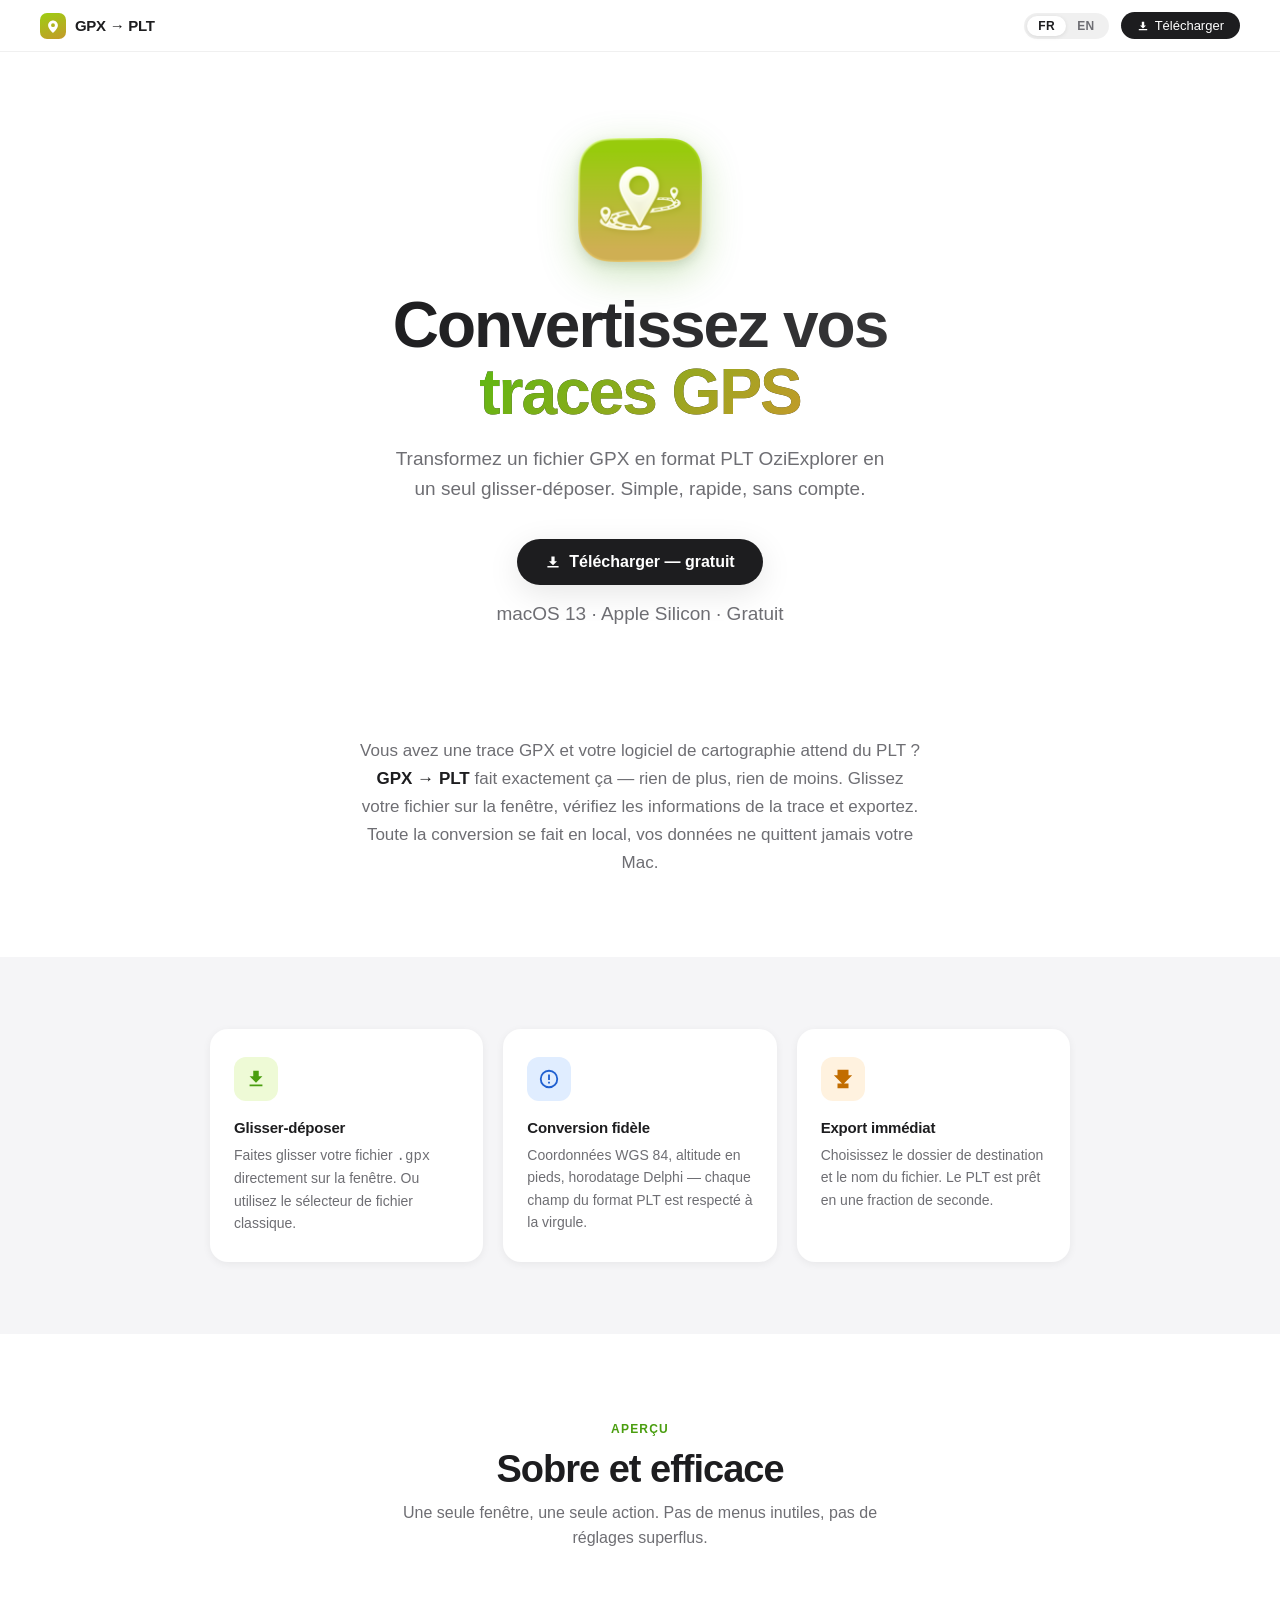
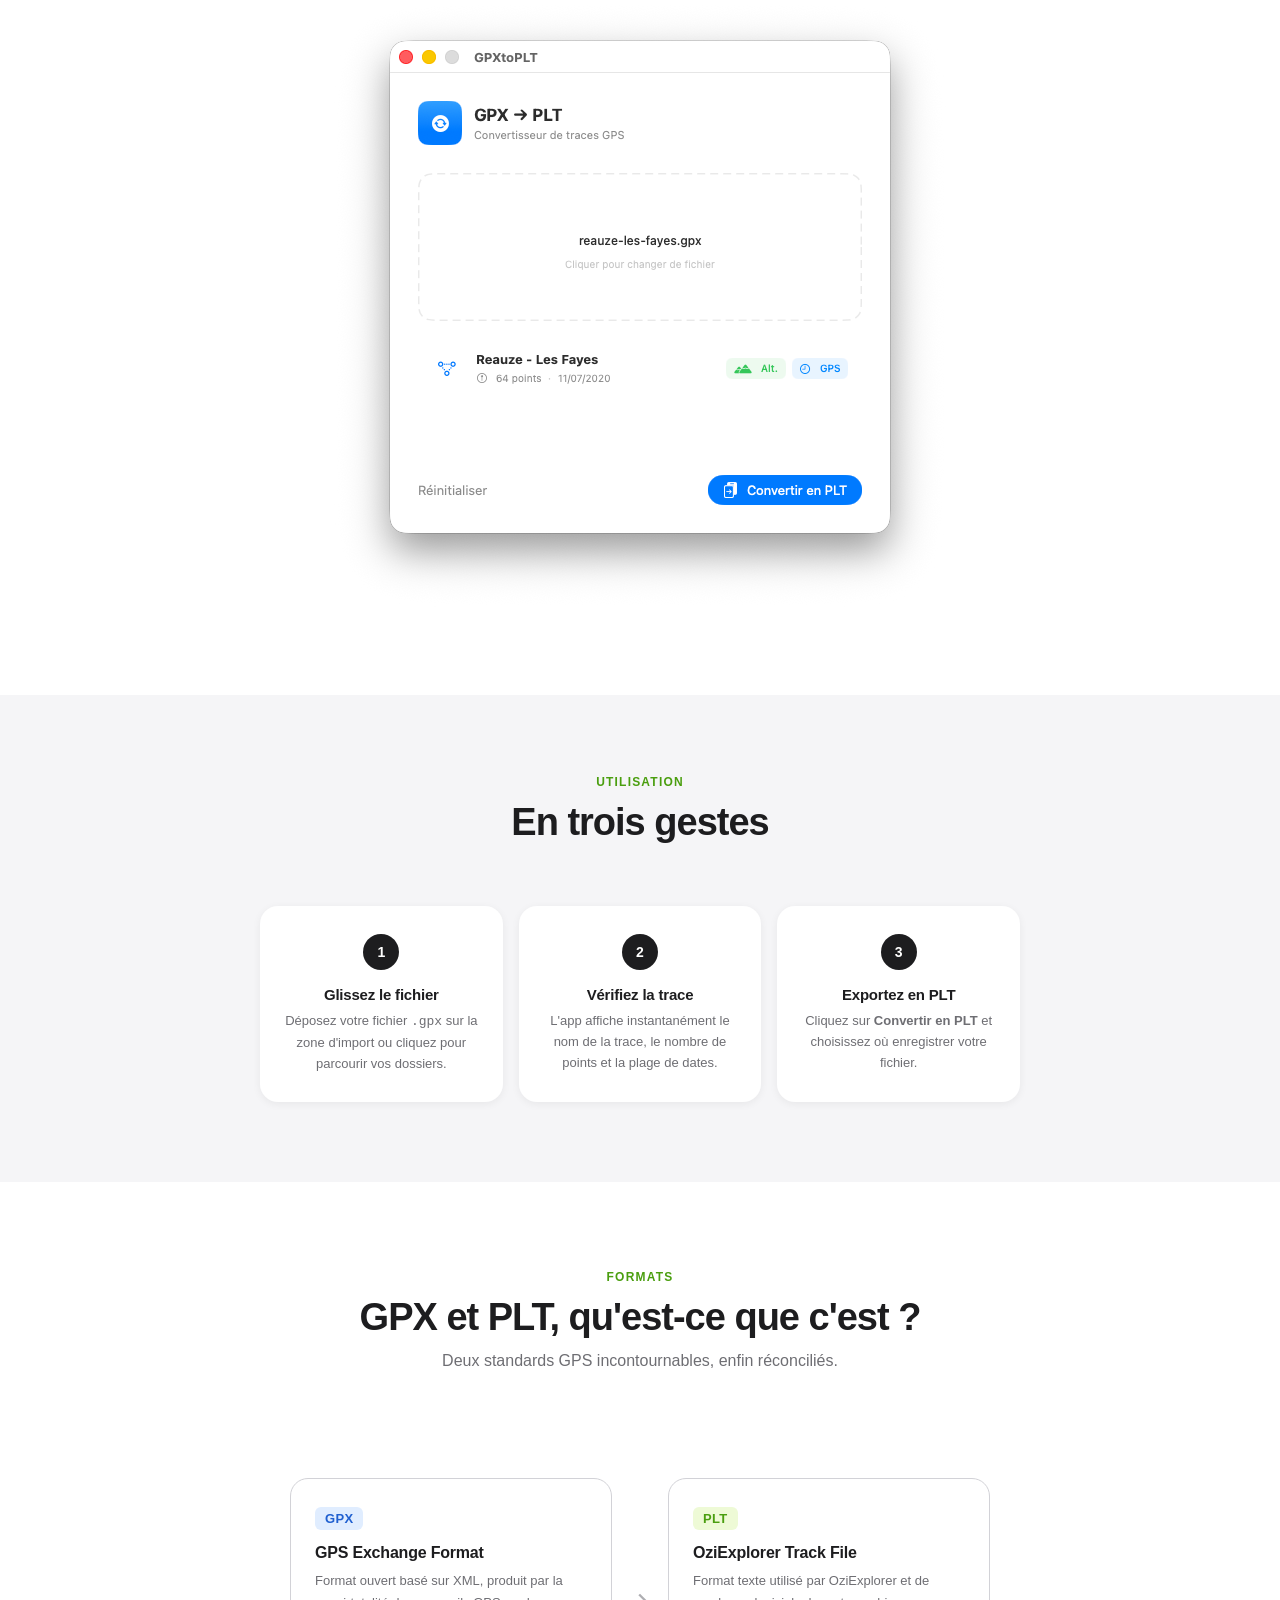
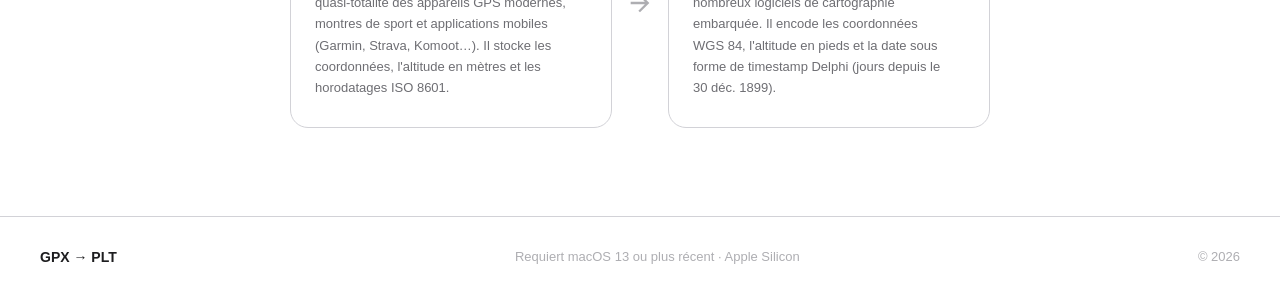
==== docs/index.html @ 424b2957 "add google site verification" ====
<!DOCTYPE html>
<html lang="fr">
<head>
  <meta charset="UTF-8">
  <meta name="viewport" content="width=device-width, initial-scale=1.0">
  <title>GPX → PLT · Convertisseur de traces GPS pour Mac</title>
  <meta name="description" content="Convertissez vos fichiers GPX au format PLT OziExplorer en un glisser-déposer. Application macOS native, Apple Silicon.">
  <meta name="google-site-verification" content="II2nIormhkIyOC2uqA2ly5syZmNHIUAD0bVt8JxHmBU" />
  <style>
    *, *::before, *::after { box-sizing: border-box; margin: 0; padding: 0; }

    :root {
      --bg:        #ffffff;
      --bg-subtle: #f5f5f7;
      --text:      #1d1d1f;
      --text-2:    #6e6e73;
      --text-3:    #aeaeb2;
      --sep:       #d2d2d7;
      --green:     #4a9e0f;
      --gold:      #c49a2a;
      --accent:    #4a9e0f;
      --radius-sm: 10px;
      --radius:    18px;
      --radius-lg: 28px;
      --shadow-sm: 0 2px 8px rgba(0,0,0,.06);
      --shadow:    0 8px 32px rgba(0,0,0,.10);
      --shadow-lg: 0 24px 60px rgba(0,0,0,.14);
    }

    html { scroll-behavior: smooth; }

    body {
      font-family: -apple-system, BlinkMacSystemFont, "Helvetica Neue", Arial, sans-serif;
      background: var(--bg);
      color: var(--text);
      -webkit-font-smoothing: antialiased;
      overflow-x: hidden;
    }

    /* ── NAV ── */
    nav {
      position: sticky;
      top: 0;
      z-index: 100;
      display: flex;
      align-items: center;
      justify-content: space-between;
      padding: 0 40px;
      height: 52px;
      background: rgba(255,255,255,.82);
      backdrop-filter: saturate(180%) blur(20px);
      -webkit-backdrop-filter: saturate(180%) blur(20px);
      border-bottom: 1px solid rgba(0,0,0,.06);
    }
    .nav-brand {
      display: flex;
      align-items: center;
      gap: 9px;
      text-decoration: none;
      color: var(--text);
    }
    .nav-icon {
      width: 26px; height: 26px;
      border-radius: 7px;
      background: linear-gradient(160deg, #9dce12 0%, #c49a2a 100%);
      display: flex; align-items: center; justify-content: center;
      flex-shrink: 0;
    }
    .nav-icon svg { width: 14px; height: 14px; fill: #fff; }
    .nav-brand span { font-size: 15px; font-weight: 600; letter-spacing: -.3px; }
    .nav-dl {
      display: inline-flex;
      align-items: center;
      gap: 6px;
      padding: 6px 16px;
      border-radius: 980px;
      background: var(--text);
      color: #fff;
      font-size: 13px;
      font-weight: 500;
      text-decoration: none;
      transition: opacity .15s;
    }
    .nav-dl:hover { opacity: .8; }
    .nav-dl svg { width: 12px; height: 12px; fill: #fff; flex-shrink: 0; }

    /* ── LANG SWITCH ── */
    .nav-right {
      display: flex;
      align-items: center;
      gap: 12px;
    }
    .lang-switch {
      display: flex;
      align-items: center;
      background: rgba(0,0,0,.06);
      border-radius: 980px;
      padding: 3px;
    }
    .lang-switch a {
      padding: 3px 11px;
      border-radius: 980px;
      font-size: 12px;
      font-weight: 600;
      letter-spacing: .4px;
      text-decoration: none;
      color: var(--text-2);
      transition: color .15s;
    }
    .lang-switch a.active {
      background: var(--bg);
      color: var(--text);
      box-shadow: 0 1px 4px rgba(0,0,0,.10);
    }
    .lang-switch a:not(.active):hover { color: var(--text); }

    /* ── HERO ── */
    .hero {
      display: flex;
      flex-direction: column;
      align-items: center;
      text-align: center;
      padding: 88px 24px 72px;
    }
    .app-icon {
      width: 120px; height: 120px;
      border-radius: 27px;
      background: linear-gradient(160deg, #9dce12 0%, #c49a2a 100%);
      display: flex; align-items: center; justify-content: center;
      box-shadow: 0 12px 40px rgba(74,158,15,.30), 0 4px 12px rgba(0,0,0,.12);
      margin-bottom: 32px;
    }
    .app-icon svg { width: 58px; height: 58px; fill: #fff; }

    .hero h1 {
      font-size: clamp(42px, 7vw, 64px);
      font-weight: 700;
      letter-spacing: -2px;
      line-height: 1.05;
      margin-bottom: 18px;
      background: linear-gradient(135deg, #1d1d1f 0%, #3a3a3c 100%);
      -webkit-background-clip: text;
      -webkit-text-fill-color: transparent;
      background-clip: text;
    }
    .hero h1 span {
      background: linear-gradient(135deg, #5cb811 0%, #c49a2a 100%);
      -webkit-background-clip: text;
      -webkit-text-fill-color: transparent;
      background-clip: text;
    }
    .hero p {
      font-size: 19px;
      color: var(--text-2);
      max-width: 500px;
      line-height: 1.55;
      margin-bottom: 36px;
    }
    .hero-cta {
      display: inline-flex;
      align-items: center;
      gap: 8px;
      padding: 14px 28px;
      border-radius: 980px;
      background: var(--text);
      color: #fff;
      font-size: 16px;
      font-weight: 600;
      text-decoration: none;
      transition: transform .15s, box-shadow .15s;
      box-shadow: var(--shadow);
    }
    .hero-cta:hover { transform: translateY(-1px); box-shadow: var(--shadow-lg); }
    .hero-cta svg { width: 16px; height: 16px; fill: #fff; }
    .hero-sub {
      margin-top: 14px;
      font-size: 12px;
      color: var(--text-3);
    }

    /* ── PITCH ── */
    .pitch {
      display: flex;
      justify-content: center;
      padding: 0 24px 80px;
    }
    .pitch p {
      max-width: 560px;
      text-align: center;
      font-size: 17px;
      line-height: 1.65;
      color: var(--text-2);
    }
    .pitch strong { color: var(--text); font-weight: 600; }

    /* ── FEATURES ── */
    .features {
      background: var(--bg-subtle);
      padding: 72px 40px;
    }
    .features-grid {
      display: grid;
      grid-template-columns: repeat(3, 1fr);
      gap: 20px;
      max-width: 860px;
      margin: 0 auto;
    }
    .feature-card {
      background: var(--bg);
      border-radius: var(--radius);
      padding: 28px 24px;
      box-shadow: var(--shadow-sm);
    }
    .feature-icon {
      width: 44px; height: 44px;
      border-radius: 12px;
      display: flex; align-items: center; justify-content: center;
      margin-bottom: 18px;
    }
    .feature-icon svg { width: 22px; height: 22px; }
    .feature-icon.green  { background: #eefad6; }
    .feature-icon.green svg  { fill: #4a9e0f; }
    .feature-icon.blue   { background: #e0edff; }
    .feature-icon.blue svg   { fill: #2060d0; }
    .feature-icon.orange { background: #fff2df; }
    .feature-icon.orange svg { fill: #c26d00; }
    .feature-card h3 {
      font-size: 15px;
      font-weight: 600;
      margin-bottom: 8px;
      letter-spacing: -.2px;
    }
    .feature-card p {
      font-size: 14px;
      line-height: 1.6;
      color: var(--text-2);
    }

    /* ── SCREENSHOT ── */
    .screenshot-section {
      padding: 88px 24px;
      display: flex;
      flex-direction: column;
      align-items: center;
    }
    .screenshot-section img {
      max-width: 100%;
    }
    .section-label {
      font-size: 12px;
      font-weight: 600;
      letter-spacing: 1.2px;
      text-transform: uppercase;
      color: var(--accent);
      margin-bottom: 12px;
    }
    .section-title {
      font-size: clamp(28px, 4vw, 38px);
      font-weight: 700;
      letter-spacing: -1px;
      text-align: center;
      margin-bottom: 10px;
    }
    .section-sub {
      font-size: 16px;
      color: var(--text-2);
      text-align: center;
      max-width: 480px;
      margin-bottom: 52px;
      line-height: 1.55;
    }

    /* ── STEPS ── */
    .steps-section {
      background: var(--bg-subtle);
      padding: 80px 40px;
      display: flex;
      flex-direction: column;
      align-items: center;
    }
    .steps-grid {
      display: grid;
      grid-template-columns: repeat(3, 1fr);
      gap: 16px;
      max-width: 760px;
      width: 100%;
      margin-top: 52px;
    }
    .step {
      display: flex;
      flex-direction: column;
      align-items: center;
      text-align: center;
      padding: 28px 20px;
      background: var(--bg);
      border-radius: var(--radius);
      box-shadow: var(--shadow-sm);
      position: relative;
    }
    .step-num {
      width: 36px; height: 36px;
      border-radius: 50%;
      background: var(--text);
      color: #fff;
      font-size: 14px;
      font-weight: 700;
      display: flex; align-items: center; justify-content: center;
      margin-bottom: 16px;
      flex-shrink: 0;
    }
    .step h4 {
      font-size: 15px;
      font-weight: 600;
      margin-bottom: 8px;
      letter-spacing: -.2px;
    }
    .step p {
      font-size: 13px;
      color: var(--text-2);
      line-height: 1.6;
    }

    /* ── FORMATS ── */
    .formats-section {
      padding: 88px 40px;
      display: flex;
      flex-direction: column;
      align-items: center;
    }
    .formats-grid {
      display: grid;
      grid-template-columns: 1fr 56px 1fr;
      align-items: center;
      gap: 0;
      max-width: 700px;
      width: 100%;
      margin-top: 52px;
    }
    .format-card {
      border-radius: var(--radius);
      border: 1px solid var(--sep);
      padding: 28px 24px;
    }
    .format-badge {
      display: inline-block;
      padding: 4px 10px;
      border-radius: 6px;
      font-size: 13px;
      font-weight: 700;
      letter-spacing: .3px;
      margin-bottom: 14px;
    }
    .badge-gpx  { background: #e0edff; color: #2060d0; }
    .badge-plt  { background: #eefad6; color: #4a9e0f; }
    .format-card h4 { font-size: 16px; font-weight: 600; margin-bottom: 8px; letter-spacing: -.2px; }
    .format-card p  { font-size: 13px; color: var(--text-2); line-height: 1.65; }
    .arrow-mid {
      display: flex; align-items: center; justify-content: center;
    }
    .arrow-mid svg { width: 28px; height: 28px; fill: var(--text-3); }

    /* ── FOOTER ── */
    footer {
      border-top: 1px solid var(--sep);
      padding: 32px 40px;
      display: flex;
      align-items: center;
      justify-content: space-between;
    }
    footer .brand { font-size: 14px; font-weight: 600; color: var(--text); }
    footer .copy  { font-size: 13px; color: var(--text-3); }
    footer .req   { font-size: 13px; color: var(--text-3); }

    /* ── RESPONSIVE ── */
    @media (max-width: 680px) {
      nav { padding: 0 20px; }
      .features { padding: 52px 20px; }
      .features-grid { grid-template-columns: 1fr; }
      .steps-section { padding: 60px 20px; }
      .steps-grid { grid-template-columns: 1fr; }
      .formats-section { padding: 60px 20px; }
      .formats-grid {
        grid-template-columns: 1fr;
        grid-template-rows: auto auto auto;
      }
      .arrow-mid { transform: rotate(90deg); padding: 8px 0; }
      footer { flex-direction: column; gap: 8px; text-align: center; }
    }
  </style>
</head>
<body>

<nav>
  <a class="nav-brand" href="#">
    <div class="nav-icon">
      <svg viewBox="0 0 20 20"><path d="M10 2C6.13 2 3 5.13 3 9c0 5.25 7 11 7 11s7-5.75 7-11c0-3.87-3.13-7-7-7zm0 9.5A2.5 2.5 0 1 1 10 6a2.5 2.5 0 0 1 0 5.5z"/></svg>
    </div>
    <span>GPX → PLT</span>
  </a>
  <div class="nav-right">
    <div class="lang-switch">
      <a href="./index.html" class="active">FR</a>
      <a href="./en.html">EN</a>
    </div>
    <a class="nav-dl" href="./GPXtoPLT.zip" download>
      <svg viewBox="0 0 20 20"><path d="M10 14l-5-5h3V3h4v6h3l-5 5zm-7 3h14v-2H3v2z"/></svg>
      Télécharger
    </a>
  </div>
</nav>

<section class="hero">
  <div class="app-icon">
    <img src="./icon.png" alt="GPX to PLT logo" width="124px">
  </div>

  <h1>Convertissez vos<br><span>traces GPS</span></h1>
  <p>Transformez un fichier GPX en format PLT OziExplorer en un seul glisser-déposer. Simple, rapide, sans compte.</p>

  <a class="hero-cta" href="./GPXtoPLT.zip" download>
    <svg viewBox="0 0 20 20"><path d="M10 14l-5-5h3V3h4v6h3l-5 5zm-7 3h14v-2H3v2z"/></svg>
    Télécharger — gratuit
  </a>
  <p class="hero-sub">macOS 13 · Apple Silicon · Gratuit</p>
</section>

<section class="pitch">
  <p>
    Vous avez une trace GPX et votre logiciel de cartographie attend du PLT&nbsp;?
    <strong>GPX → PLT</strong> fait exactement ça — rien de plus, rien de moins.
    Glissez votre fichier sur la fenêtre, vérifiez les informations de la trace
    et exportez. Toute la conversion se fait en local, vos données ne quittent jamais votre Mac.
  </p>
</section>

<section class="features">
  <div class="features-grid">

    <div class="feature-card">
      <div class="feature-icon green">
        <svg viewBox="0 0 24 24"><path d="M19 9h-4V3H9v6H5l7 7 7-7zM5 18v2h14v-2H5z"/></svg>
      </div>
      <h3>Glisser-déposer</h3>
      <p>Faites glisser votre fichier <code>.gpx</code> directement sur la fenêtre. Ou utilisez le sélecteur de fichier classique.</p>
    </div>

    <div class="feature-card">
      <div class="feature-icon blue">
        <!-- precision icon -->
        <svg viewBox="0 0 24 24"><path d="M12 2a10 10 0 1 0 0 20A10 10 0 0 0 12 2zm0 18a8 8 0 1 1 0-16 8 8 0 0 1 0 16zm-1-5h2v2h-2zm0-8h2v6h-2z"/></svg>
      </div>
      <h3>Conversion fidèle</h3>
      <p>Coordonnées WGS&nbsp;84, altitude en pieds, horodatage Delphi — chaque champ du format PLT est respecté à la virgule.</p>
    </div>

    <div class="feature-card">
      <div class="feature-icon orange">
        <!-- export icon -->
        <svg viewBox="0 0 24 24"><path d="M6 2v6H2l10 10L22 8h-4V2H6zm0 15v5h12v-5H6z"/></svg>
      </div>
      <h3>Export immédiat</h3>
      <p>Choisissez le dossier de destination et le nom du fichier. Le PLT est prêt en une fraction de seconde.</p>
    </div>

  </div>
</section>

<section class="screenshot-section">
  <p class="section-label">Aperçu</p>
  <h2 class="section-title">Sobre et efficace</h2>
  <p class="section-sub">Une seule fenêtre, une seule action. Pas de menus inutiles, pas de réglages superflus.</p>

  <img src="screenshot.png" alt="Aperçu de l'app">
</section>

<!-- ════════════════════════════════ STEPS -->
<section class="steps-section">
  <p class="section-label">Utilisation</p>
  <h2 class="section-title">En trois gestes</h2>

  <div class="steps-grid">
    <div class="step">
      <div class="step-num">1</div>
      <h4>Glissez le fichier</h4>
      <p>Déposez votre fichier <code>.gpx</code> sur la zone d'import ou cliquez pour parcourir vos dossiers.</p>
    </div>
    <div class="step">
      <div class="step-num">2</div>
      <h4>Vérifiez la trace</h4>
      <p>L'app affiche instantanément le nom de la trace, le nombre de points et la plage de dates.</p>
    </div>
    <div class="step">
      <div class="step-num">3</div>
      <h4>Exportez en PLT</h4>
      <p>Cliquez sur <strong>Convertir en PLT</strong> et choisissez où enregistrer votre fichier.</p>
    </div>
  </div>
</section>

<section class="formats-section">
  <p class="section-label">Formats</p>
  <h2 class="section-title">GPX et PLT, qu'est-ce que c'est&nbsp;?</h2>
  <p class="section-sub">Deux standards GPS incontournables, enfin réconciliés.</p>

  <div class="formats-grid">
    <div class="format-card">
      <span class="format-badge badge-gpx">GPX</span>
      <h4>GPS Exchange Format</h4>
      <p>Format ouvert basé sur XML, produit par la quasi-totalité des appareils GPS modernes, montres de sport et applications mobiles (Garmin, Strava, Komoot…). Il stocke les coordonnées, l'altitude en mètres et les horodatages ISO&nbsp;8601.</p>
    </div>

    <div class="arrow-mid">
      <svg viewBox="0 0 24 24"><path d="M12 4l-1.41 1.41L16.17 11H4v2h12.17l-5.58 5.59L12 20l8-8-8-8z"/></svg>
    </div>

    <div class="format-card">
      <span class="format-badge badge-plt">PLT</span>
      <h4>OziExplorer Track File</h4>
      <p>Format texte utilisé par OziExplorer et de nombreux logiciels de cartographie embarquée. Il encode les coordonnées WGS&nbsp;84, l'altitude en pieds et la date sous forme de timestamp Delphi (jours depuis le 30&nbsp;déc.&nbsp;1899).</p>
    </div>
  </div>
</section>

<footer>
  <span class="brand">GPX → PLT</span>
  <span class="req">Requiert macOS&nbsp;13 ou plus récent · Apple Silicon</span>
  <span class="copy">© 2026</span>
</footer>

</body>
</html>
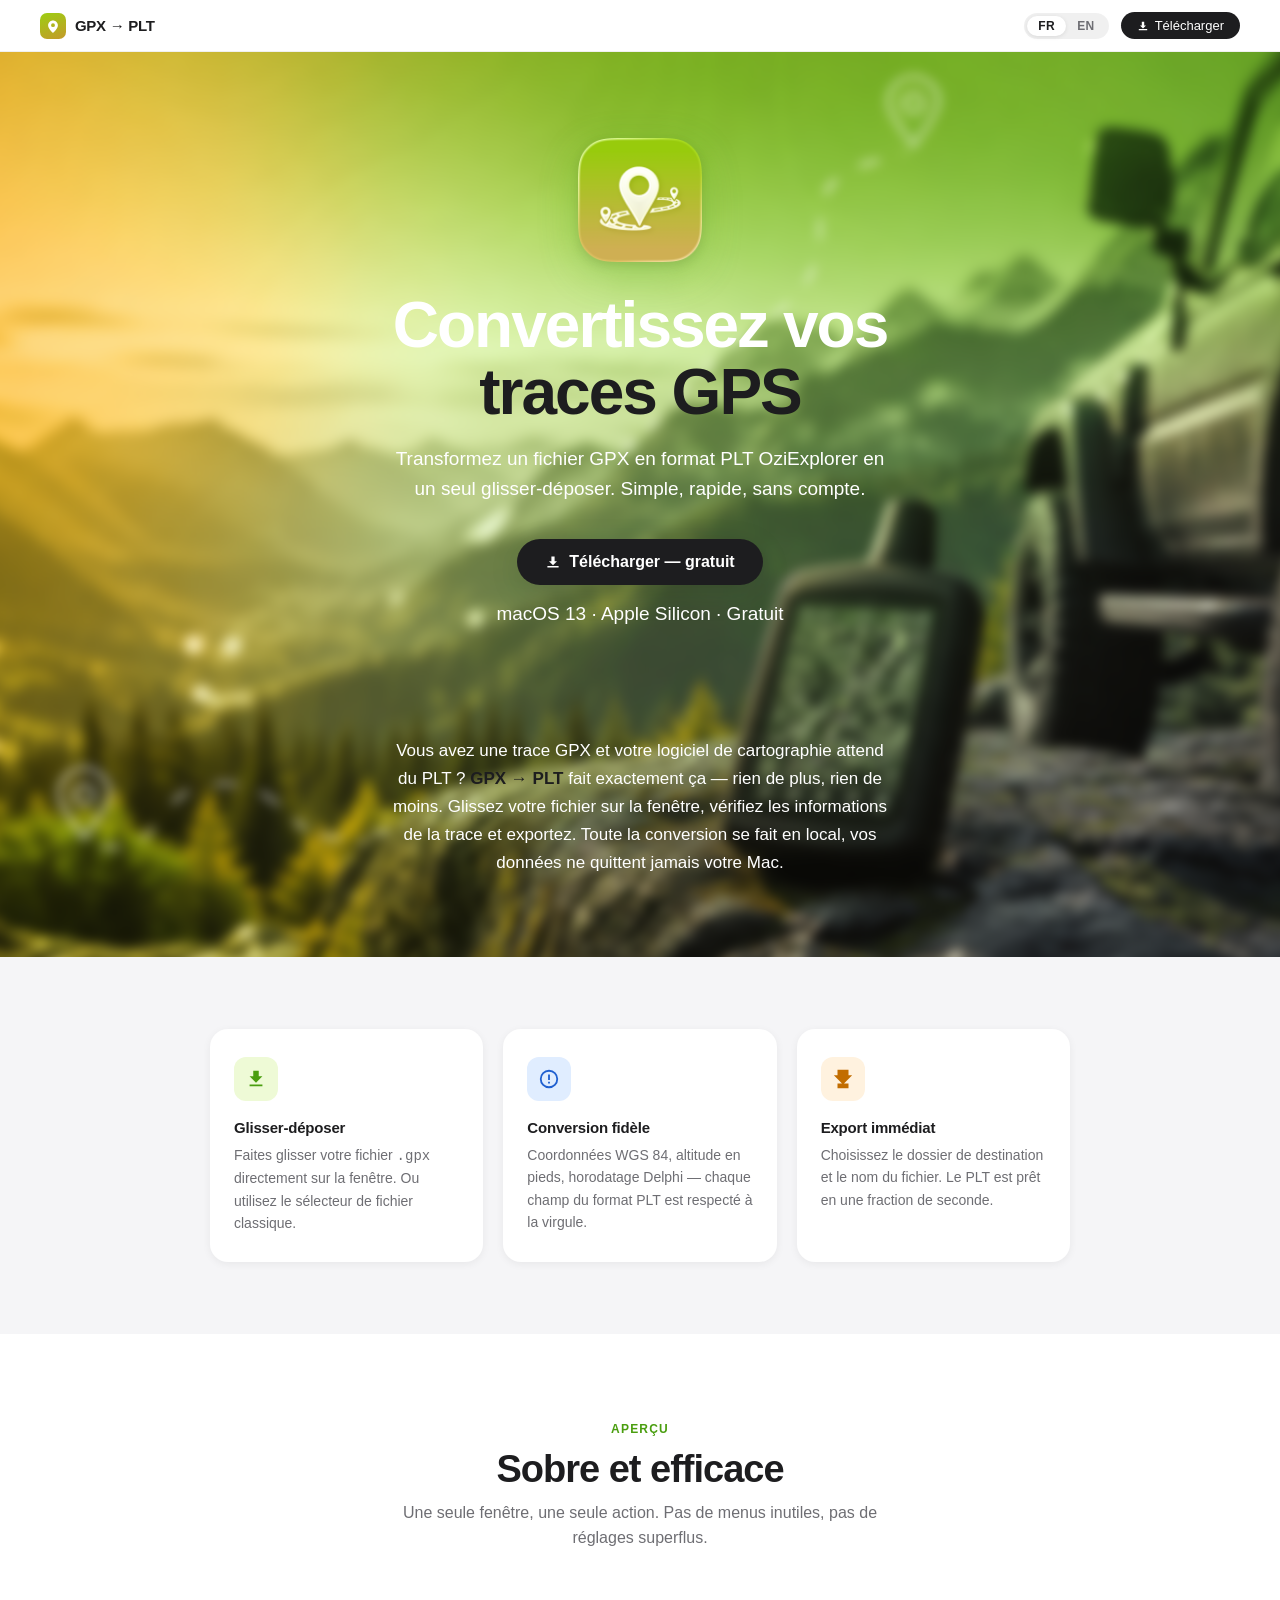
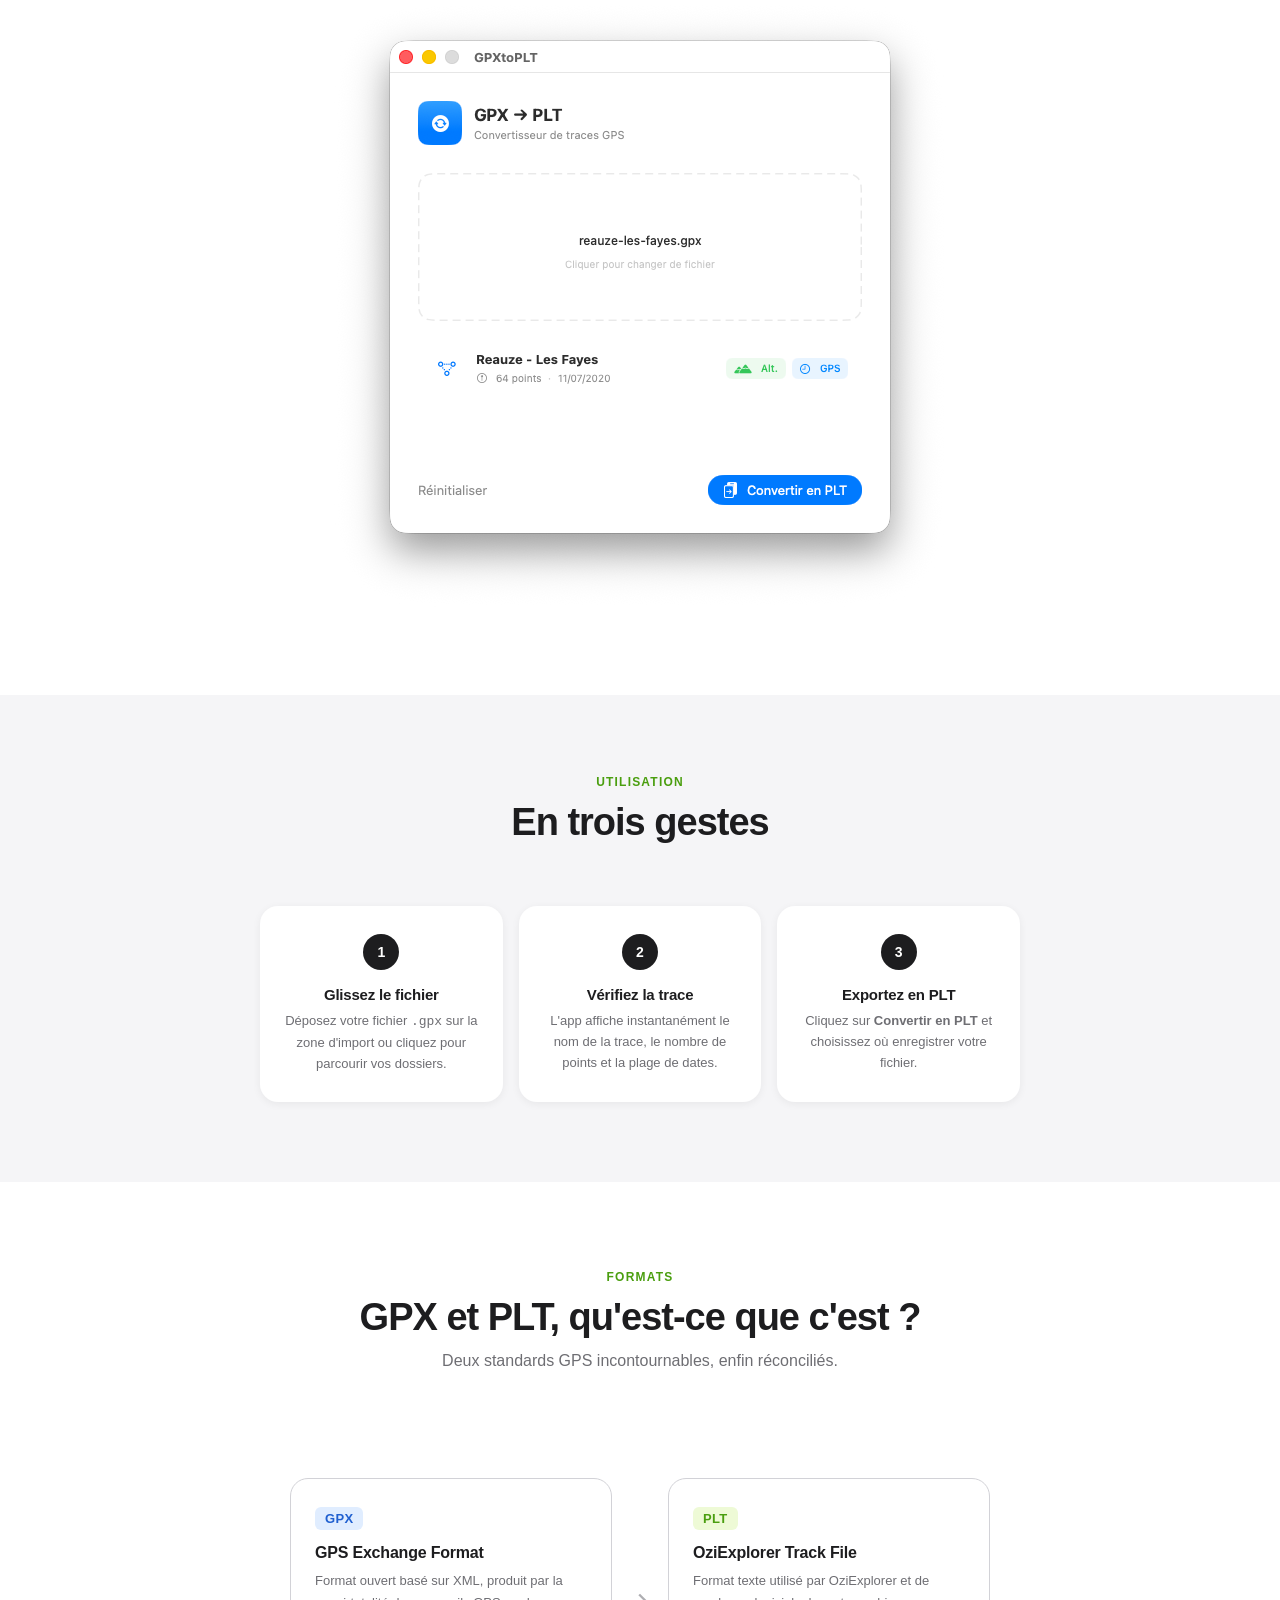
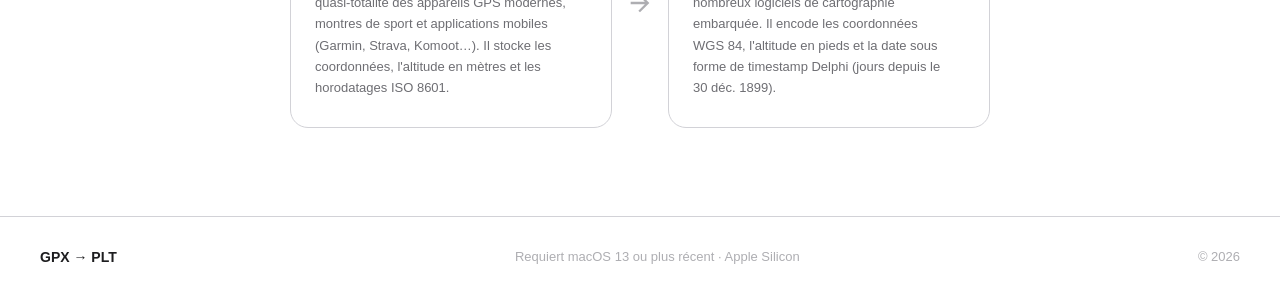
==== commit d6be49d7: "change doc hero section and add picture to social shares" ====
--- a/docs/index.html
+++ b/docs/index.html
@@ -6,6 +6,22 @@
   <title>GPX → PLT · Convertisseur de traces GPS pour Mac</title>
   <meta name="description" content="Convertissez vos fichiers GPX au format PLT OziExplorer en un glisser-déposer. Application macOS native, Apple Silicon.">
   <meta name="google-site-verification" content="II2nIormhkIyOC2uqA2ly5syZmNHIUAD0bVt8JxHmBU" />
+  <meta name="robots" content="index, follow, max-snippet:-1, max-image-preview:large, max-video-preview:-1">
+  <meta name="googlebot" content="index, follow, max-snippet:-1, max-image-preview:large, max-video-preview:-1">
+  <meta property="og:type" content="website">
+  <meta property="og:url" content="https://francoispeyret.github.io/GpxToPlt/">
+  <meta property="og:title" content="GPX → PLT · Convertisseur de traces GPS pour Mac">
+  <meta property="og:description" content="Convertissez vos fichiers GPX au format PLT OziExplorer en un glisser-déposer. Application macOS native, Apple Silicon.">
+  <meta property="og:image" content="https://francoispeyret.github.io/GpxToPlt/background.png">
+  <meta property="og:image:alt" content="GPX → PLT, convertisseur de traces GPS pour Mac">
+  <meta property="og:locale" content="fr_FR">
+  <meta name="twitter:card" content="summary_large_image">
+  <meta name="twitter:title" content="GPX → PLT · Convertisseur de traces GPS pour Mac">
+  <meta name="twitter:description" content="Convertissez vos fichiers GPX au format PLT OziExplorer en un glisser-déposer. Application macOS native, Apple Silicon.">
+  <meta name="twitter:image" content="https://francoispeyret.github.io/GpxToPlt/background.png">
+  <link rel="icon" type="image/x-icon" href="./favicon.ico">
+  <meta name="apple-mobile-web-app-capable" content="yes">
+  <meta name="apple-mobile-web-app-status-bar-style" content="black-translucent">
   <style>
     *, *::before, *::after { box-sizing: border-box; margin: 0; padding: 0; }
 
@@ -15,6 +31,7 @@
       --text:      #1d1d1f;
       --text-2:    #6e6e73;
       --text-3:    #aeaeb2;
+      --text-4:    #ffffff;
       --sep:       #d2d2d7;
       --green:     #4a9e0f;
       --gold:      #c49a2a;
@@ -138,20 +155,14 @@
       letter-spacing: -2px;
       line-height: 1.05;
       margin-bottom: 18px;
-      background: linear-gradient(135deg, #1d1d1f 0%, #3a3a3c 100%);
-      -webkit-background-clip: text;
-      -webkit-text-fill-color: transparent;
-      background-clip: text;
+      color: var(--text-4);
     }
     .hero h1 span {
-      background: linear-gradient(135deg, #5cb811 0%, #c49a2a 100%);
-      -webkit-background-clip: text;
-      -webkit-text-fill-color: transparent;
-      background-clip: text;
+      color: var(--text);
     }
     .hero p {
       font-size: 19px;
-      color: var(--text-2);
+      color: var(--text-4);
       max-width: 500px;
       line-height: 1.55;
       margin-bottom: 36px;
@@ -175,7 +186,7 @@
     .hero-sub {
       margin-top: 14px;
       font-size: 12px;
-      color: var(--text-3);
+      color: var(--text-4);
     }
 
     /* ── PITCH ── */
@@ -185,11 +196,11 @@
       padding: 0 24px 80px;
     }
     .pitch p {
-      max-width: 560px;
+      max-width: 500px;
       text-align: center;
       font-size: 17px;
       line-height: 1.65;
-      color: var(--text-2);
+      color: var(--text-4);
     }
     .pitch strong { color: var(--text); font-weight: 600; }
 
@@ -386,7 +397,50 @@
       .arrow-mid { transform: rotate(90deg); padding: 8px 0; }
       footer { flex-direction: column; gap: 8px; text-align: center; }
     }
+
+    .bg-hero {
+      position: relative;
+      overflow: hidden;
+    }
+    .bg-hero::before {
+      content: "";
+      position: absolute;
+      z-index: -1;
+      top: -2.5%;
+      left: -2.5%;
+      width: 105%;
+      height: 105%;
+      background-color: #222;
+      background-image: url(./background.png);
+      background-size: cover;
+      background-repeat: no-repeat;
+      background-position: center bottom;
+      filter: blur(6px);
+    }
   </style>
+  <script type="application/ld+json">
+  {
+    "@context": "https://schema.org",
+    "@type": "SoftwareApplication",
+    "name": "GPX → PLT",
+    "operatingSystem": "macOS 13",
+    "applicationCategory": "UtilitiesApplication",
+    "applicationSubCategory": "Conversion GPS",
+    "softwareVersion": "1.1.0",
+    "description": "Convertissez vos fichiers GPX au format PLT OziExplorer en un glisser-déposer. Application macOS native, Apple Silicon.",
+    "inLanguage": "fr",
+    "url": "https://francoispeyret.github.io/GpxToPlt/",
+    "downloadUrl": "https://francoispeyret.github.io/GpxToPlt/GPXtoPLT.zip",
+    "image": "https://francoispeyret.github.io/GpxToPlt/icon.png",
+    "screenshot": "https://francoispeyret.github.io/GpxToPlt/screenshot.png",
+    "featureList": "Glisser-déposer, Conversion par lots, Traitement 100 % local, Interface multilingue",
+    "offers": {
+      "@type": "Offer",
+      "price": "0",
+      "priceCurrency": "EUR"
+    }
+  }
+  </script>
 </head>
 <body>
 
@@ -409,30 +463,31 @@
   </div>
 </nav>
 
-<section class="hero">
-  <div class="app-icon">
-    <img src="./icon.png" alt="GPX to PLT logo" width="124px">
-  </div>
-
-  <h1>Convertissez vos<br><span>traces GPS</span></h1>
-  <p>Transformez un fichier GPX en format PLT OziExplorer en un seul glisser-déposer. Simple, rapide, sans compte.</p>
-
-  <a class="hero-cta" href="./GPXtoPLT.zip" download>
-    <svg viewBox="0 0 20 20"><path d="M10 14l-5-5h3V3h4v6h3l-5 5zm-7 3h14v-2H3v2z"/></svg>
-    Télécharger — gratuit
-  </a>
-  <p class="hero-sub">macOS 13 · Apple Silicon · Gratuit</p>
-</section>
-
-<section class="pitch">
-  <p>
-    Vous avez une trace GPX et votre logiciel de cartographie attend du PLT&nbsp;?
-    <strong>GPX → PLT</strong> fait exactement ça — rien de plus, rien de moins.
-    Glissez votre fichier sur la fenêtre, vérifiez les informations de la trace
-    et exportez. Toute la conversion se fait en local, vos données ne quittent jamais votre Mac.
-  </p>
-</section>
-
+<div class="bg-hero">
+  <section class="hero">
+    <div class="app-icon">
+      <img src="./icon.png" alt="GPX to PLT logo" width="124px">
+    </div>
+
+    <h1>Convertissez vos<br><span>traces GPS</span></h1>
+    <p>Transformez un fichier GPX en format PLT OziExplorer en un seul glisser-déposer. Simple, rapide, sans compte.</p>
+
+    <a class="hero-cta" href="./GPXtoPLT.zip" download>
+      <svg viewBox="0 0 20 20"><path d="M10 14l-5-5h3V3h4v6h3l-5 5zm-7 3h14v-2H3v2z"/></svg>
+      Télécharger — gratuit
+    </a>
+    <p class="hero-sub">macOS 13 · Apple Silicon · Gratuit</p>
+  </section>
+
+  <section class="pitch">
+    <p>
+      Vous avez une trace GPX et votre logiciel de cartographie attend du PLT&nbsp;?
+      <strong>GPX → PLT</strong> fait exactement ça — rien de plus, rien de moins.
+      Glissez votre fichier sur la fenêtre, vérifiez les informations de la trace
+      et exportez. Toute la conversion se fait en local, vos données ne quittent jamais votre Mac.
+    </p>
+  </section>
+</div>
 <section class="features">
   <div class="features-grid">
 
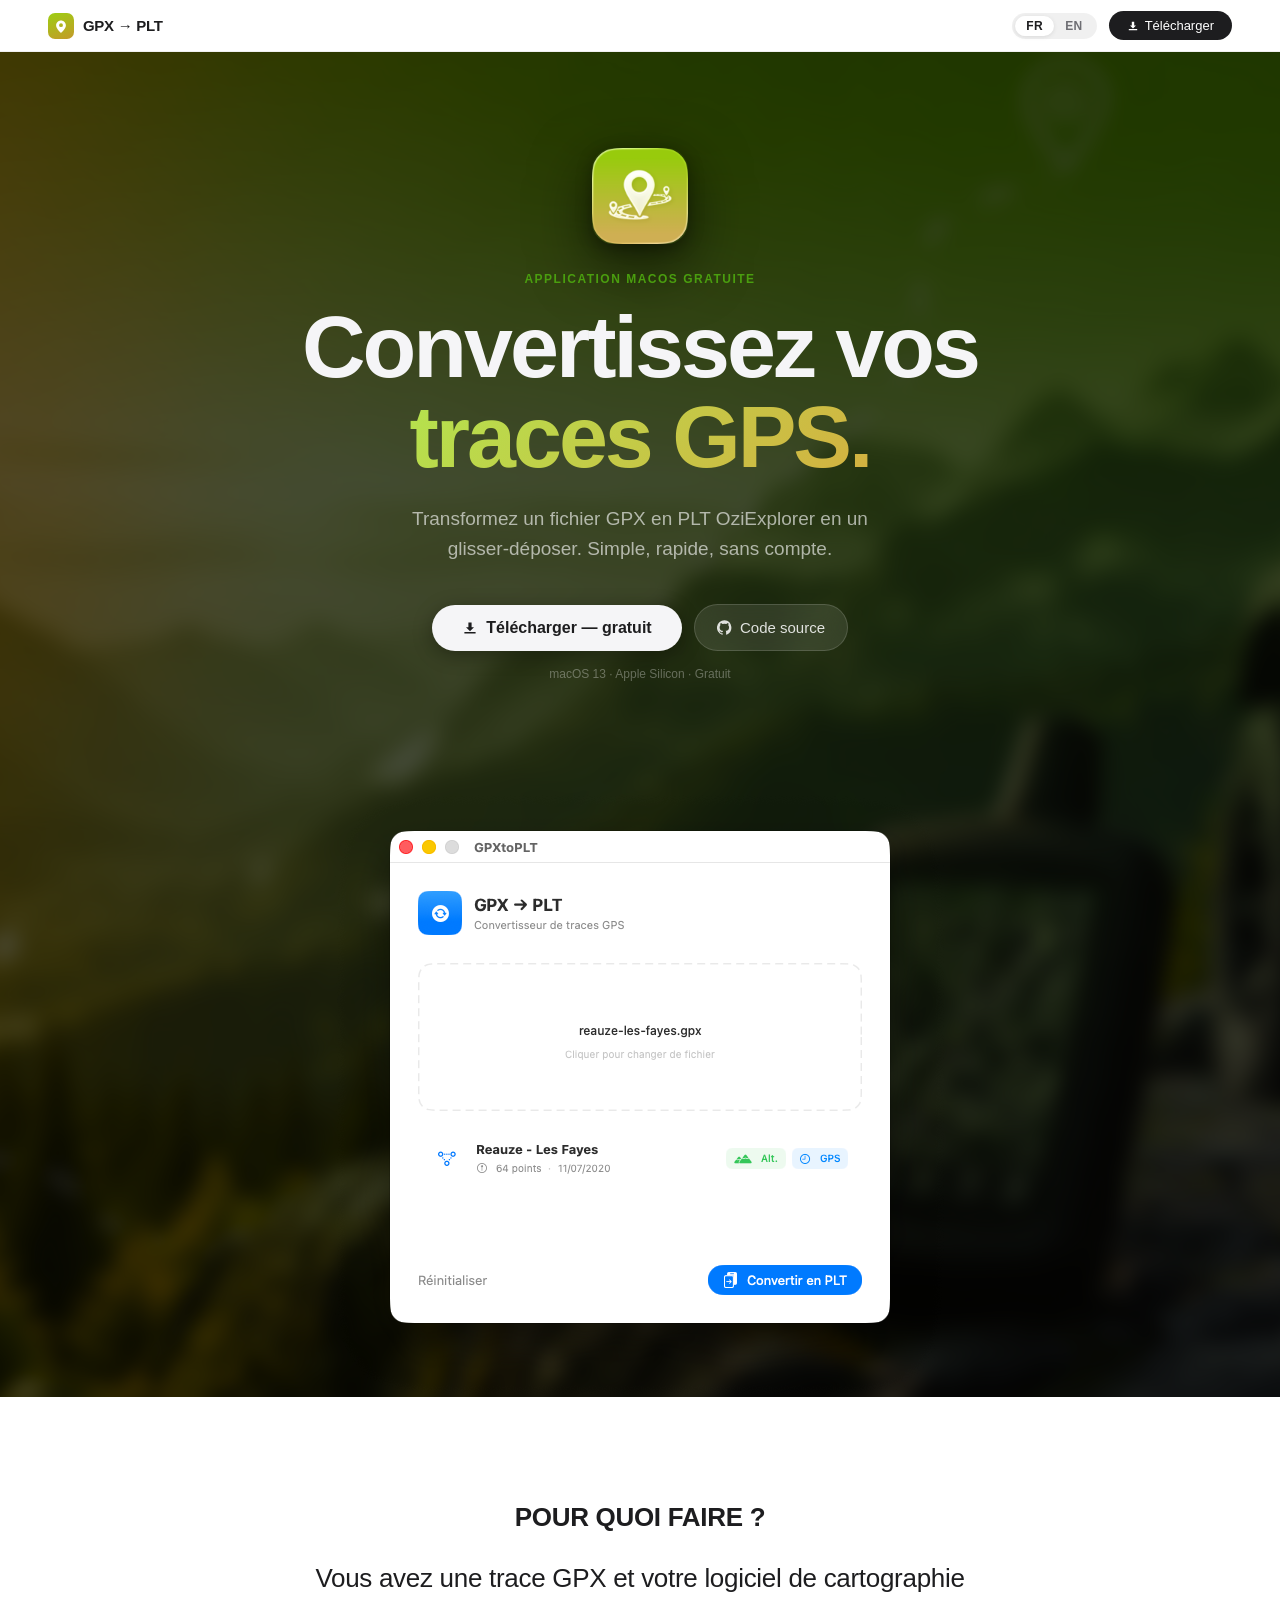
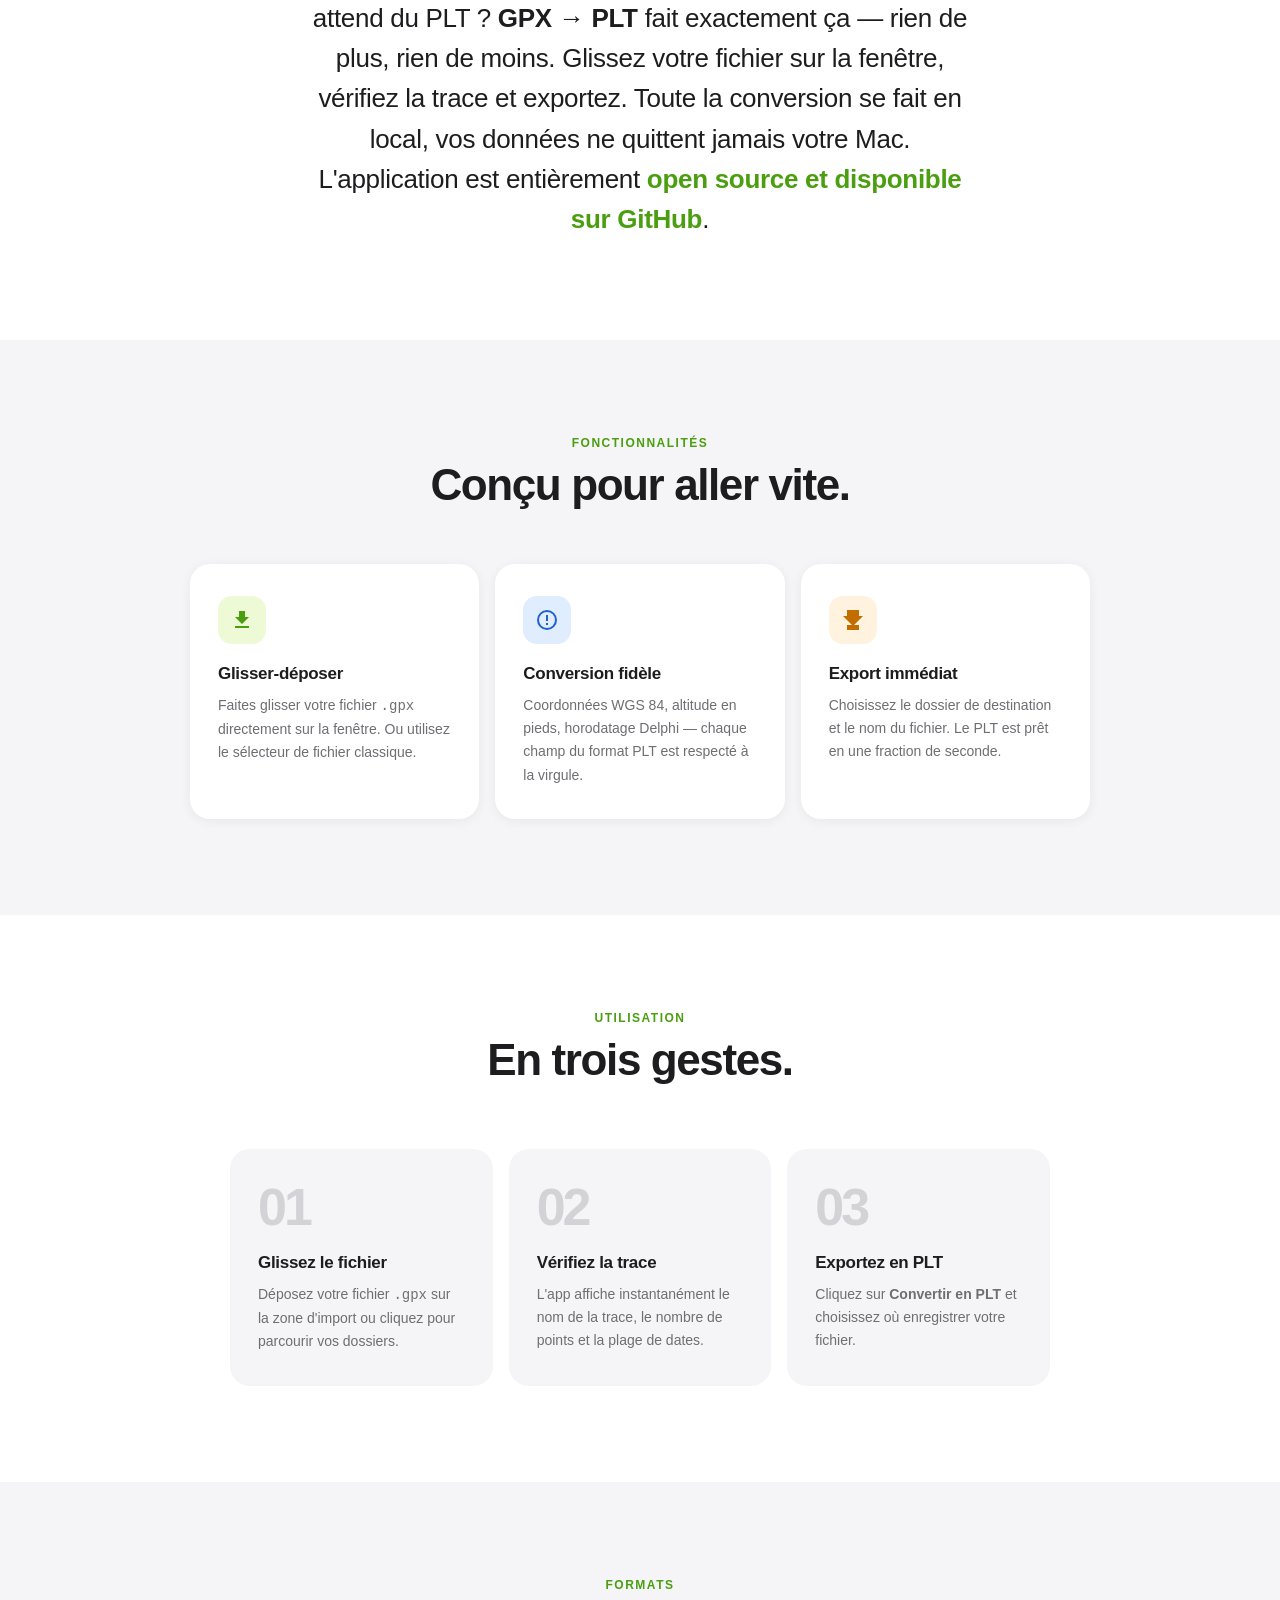
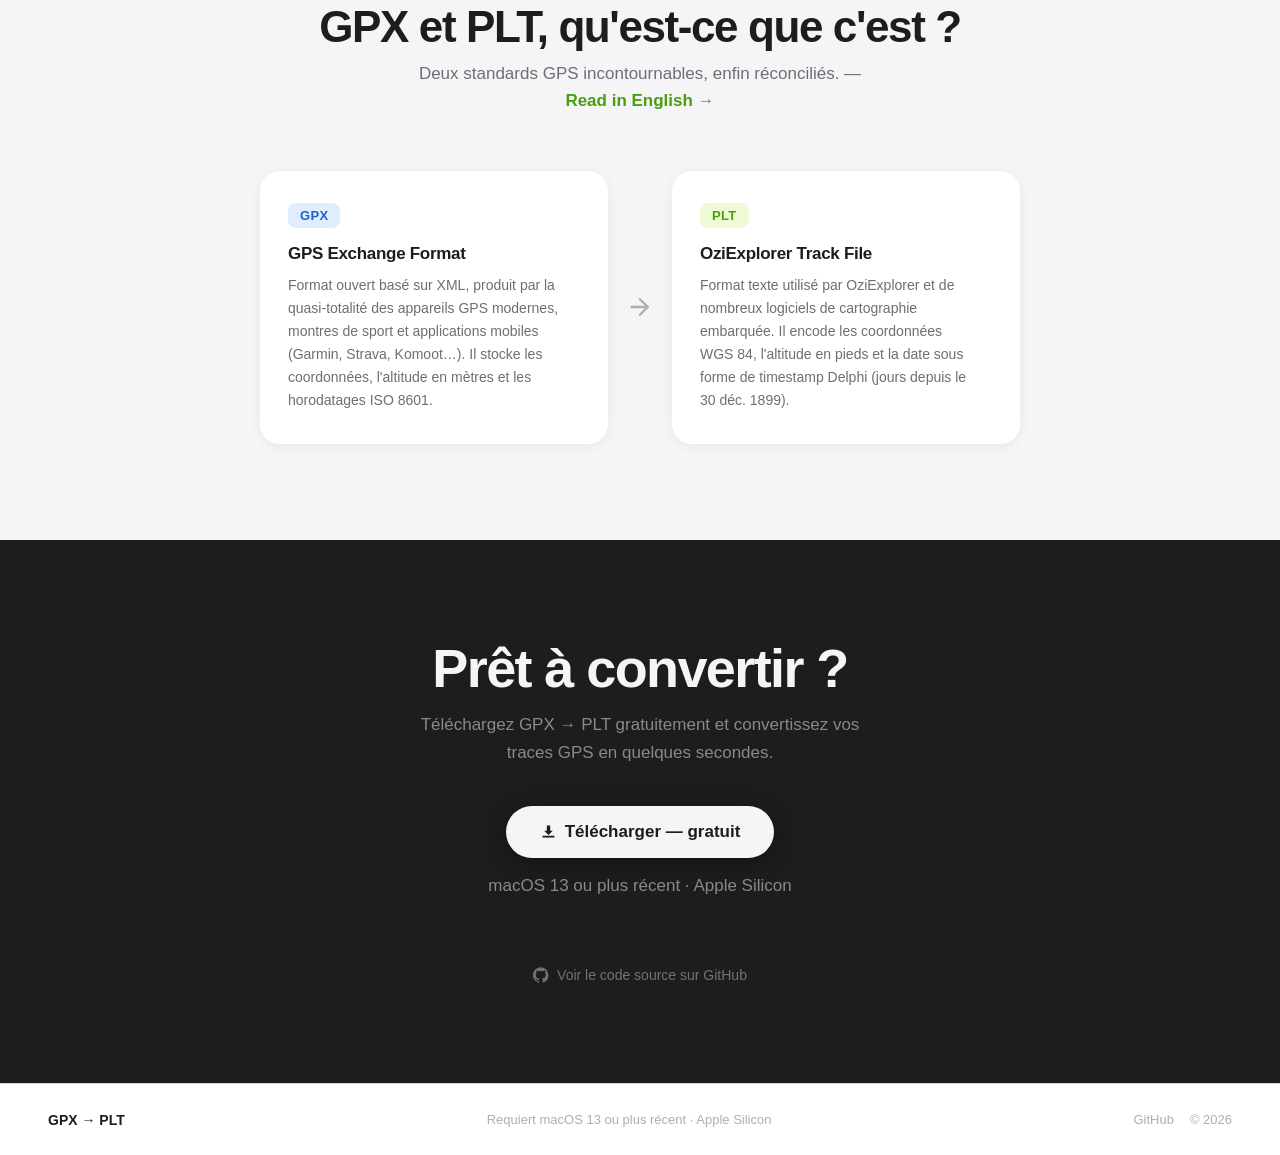
==== commit 8bd97b42: "update docs" ====
--- a/docs/index.html
+++ b/docs/index.html
@@ -19,405 +19,14 @@
   <meta name="twitter:title" content="GPX → PLT · Convertisseur de traces GPS pour Mac">
   <meta name="twitter:description" content="Convertissez vos fichiers GPX au format PLT OziExplorer en un glisser-déposer. Application macOS native, Apple Silicon.">
   <meta name="twitter:image" content="https://francoispeyret.github.io/GpxToPlt/background.png">
+  <link rel="canonical" href="https://francoispeyret.github.io/GpxToPlt/">
+  <link rel="alternate" hreflang="fr" href="https://francoispeyret.github.io/GpxToPlt/">
+  <link rel="alternate" hreflang="en" href="https://francoispeyret.github.io/GpxToPlt/en.html">
+  <link rel="sitemap" type="application/xml" href="./sitemap.xml">
   <link rel="icon" type="image/x-icon" href="./favicon.ico">
+  <link rel="stylesheet" href="./style.css">
   <meta name="apple-mobile-web-app-capable" content="yes">
   <meta name="apple-mobile-web-app-status-bar-style" content="black-translucent">
-  <style>
-    *, *::before, *::after { box-sizing: border-box; margin: 0; padding: 0; }
-
-    :root {
-      --bg:        #ffffff;
-      --bg-subtle: #f5f5f7;
-      --text:      #1d1d1f;
-      --text-2:    #6e6e73;
-      --text-3:    #aeaeb2;
-      --text-4:    #ffffff;
-      --sep:       #d2d2d7;
-      --green:     #4a9e0f;
-      --gold:      #c49a2a;
-      --accent:    #4a9e0f;
-      --radius-sm: 10px;
-      --radius:    18px;
-      --radius-lg: 28px;
-      --shadow-sm: 0 2px 8px rgba(0,0,0,.06);
-      --shadow:    0 8px 32px rgba(0,0,0,.10);
-      --shadow-lg: 0 24px 60px rgba(0,0,0,.14);
-    }
-
-    html { scroll-behavior: smooth; }
-
-    body {
-      font-family: -apple-system, BlinkMacSystemFont, "Helvetica Neue", Arial, sans-serif;
-      background: var(--bg);
-      color: var(--text);
-      -webkit-font-smoothing: antialiased;
-      overflow-x: hidden;
-    }
-
-    /* ── NAV ── */
-    nav {
-      position: sticky;
-      top: 0;
-      z-index: 100;
-      display: flex;
-      align-items: center;
-      justify-content: space-between;
-      padding: 0 40px;
-      height: 52px;
-      background: rgba(255,255,255,.82);
-      backdrop-filter: saturate(180%) blur(20px);
-      -webkit-backdrop-filter: saturate(180%) blur(20px);
-      border-bottom: 1px solid rgba(0,0,0,.06);
-    }
-    .nav-brand {
-      display: flex;
-      align-items: center;
-      gap: 9px;
-      text-decoration: none;
-      color: var(--text);
-    }
-    .nav-icon {
-      width: 26px; height: 26px;
-      border-radius: 7px;
-      background: linear-gradient(160deg, #9dce12 0%, #c49a2a 100%);
-      display: flex; align-items: center; justify-content: center;
-      flex-shrink: 0;
-    }
-    .nav-icon svg { width: 14px; height: 14px; fill: #fff; }
-    .nav-brand span { font-size: 15px; font-weight: 600; letter-spacing: -.3px; }
-    .nav-dl {
-      display: inline-flex;
-      align-items: center;
-      gap: 6px;
-      padding: 6px 16px;
-      border-radius: 980px;
-      background: var(--text);
-      color: #fff;
-      font-size: 13px;
-      font-weight: 500;
-      text-decoration: none;
-      transition: opacity .15s;
-    }
-    .nav-dl:hover { opacity: .8; }
-    .nav-dl svg { width: 12px; height: 12px; fill: #fff; flex-shrink: 0; }
-
-    /* ── LANG SWITCH ── */
-    .nav-right {
-      display: flex;
-      align-items: center;
-      gap: 12px;
-    }
-    .lang-switch {
-      display: flex;
-      align-items: center;
-      background: rgba(0,0,0,.06);
-      border-radius: 980px;
-      padding: 3px;
-    }
-    .lang-switch a {
-      padding: 3px 11px;
-      border-radius: 980px;
-      font-size: 12px;
-      font-weight: 600;
-      letter-spacing: .4px;
-      text-decoration: none;
-      color: var(--text-2);
-      transition: color .15s;
-    }
-    .lang-switch a.active {
-      background: var(--bg);
-      color: var(--text);
-      box-shadow: 0 1px 4px rgba(0,0,0,.10);
-    }
-    .lang-switch a:not(.active):hover { color: var(--text); }
-
-    /* ── HERO ── */
-    .hero {
-      display: flex;
-      flex-direction: column;
-      align-items: center;
-      text-align: center;
-      padding: 88px 24px 72px;
-    }
-    .app-icon {
-      width: 120px; height: 120px;
-      border-radius: 27px;
-      background: linear-gradient(160deg, #9dce12 0%, #c49a2a 100%);
-      display: flex; align-items: center; justify-content: center;
-      box-shadow: 0 12px 40px rgba(74,158,15,.30), 0 4px 12px rgba(0,0,0,.12);
-      margin-bottom: 32px;
-    }
-    .app-icon svg { width: 58px; height: 58px; fill: #fff; }
-
-    .hero h1 {
-      font-size: clamp(42px, 7vw, 64px);
-      font-weight: 700;
-      letter-spacing: -2px;
-      line-height: 1.05;
-      margin-bottom: 18px;
-      color: var(--text-4);
-    }
-    .hero h1 span {
-      color: var(--text);
-    }
-    .hero p {
-      font-size: 19px;
-      color: var(--text-4);
-      max-width: 500px;
-      line-height: 1.55;
-      margin-bottom: 36px;
-    }
-    .hero-cta {
-      display: inline-flex;
-      align-items: center;
-      gap: 8px;
-      padding: 14px 28px;
-      border-radius: 980px;
-      background: var(--text);
-      color: #fff;
-      font-size: 16px;
-      font-weight: 600;
-      text-decoration: none;
-      transition: transform .15s, box-shadow .15s;
-      box-shadow: var(--shadow);
-    }
-    .hero-cta:hover { transform: translateY(-1px); box-shadow: var(--shadow-lg); }
-    .hero-cta svg { width: 16px; height: 16px; fill: #fff; }
-    .hero-sub {
-      margin-top: 14px;
-      font-size: 12px;
-      color: var(--text-4);
-    }
-
-    /* ── PITCH ── */
-    .pitch {
-      display: flex;
-      justify-content: center;
-      padding: 0 24px 80px;
-    }
-    .pitch p {
-      max-width: 500px;
-      text-align: center;
-      font-size: 17px;
-      line-height: 1.65;
-      color: var(--text-4);
-    }
-    .pitch strong { color: var(--text); font-weight: 600; }
-
-    /* ── FEATURES ── */
-    .features {
-      background: var(--bg-subtle);
-      padding: 72px 40px;
-    }
-    .features-grid {
-      display: grid;
-      grid-template-columns: repeat(3, 1fr);
-      gap: 20px;
-      max-width: 860px;
-      margin: 0 auto;
-    }
-    .feature-card {
-      background: var(--bg);
-      border-radius: var(--radius);
-      padding: 28px 24px;
-      box-shadow: var(--shadow-sm);
-    }
-    .feature-icon {
-      width: 44px; height: 44px;
-      border-radius: 12px;
-      display: flex; align-items: center; justify-content: center;
-      margin-bottom: 18px;
-    }
-    .feature-icon svg { width: 22px; height: 22px; }
-    .feature-icon.green  { background: #eefad6; }
-    .feature-icon.green svg  { fill: #4a9e0f; }
-    .feature-icon.blue   { background: #e0edff; }
-    .feature-icon.blue svg   { fill: #2060d0; }
-    .feature-icon.orange { background: #fff2df; }
-    .feature-icon.orange svg { fill: #c26d00; }
-    .feature-card h3 {
-      font-size: 15px;
-      font-weight: 600;
-      margin-bottom: 8px;
-      letter-spacing: -.2px;
-    }
-    .feature-card p {
-      font-size: 14px;
-      line-height: 1.6;
-      color: var(--text-2);
-    }
-
-    /* ── SCREENSHOT ── */
-    .screenshot-section {
-      padding: 88px 24px;
-      display: flex;
-      flex-direction: column;
-      align-items: center;
-    }
-    .screenshot-section img {
-      max-width: 100%;
-    }
-    .section-label {
-      font-size: 12px;
-      font-weight: 600;
-      letter-spacing: 1.2px;
-      text-transform: uppercase;
-      color: var(--accent);
-      margin-bottom: 12px;
-    }
-    .section-title {
-      font-size: clamp(28px, 4vw, 38px);
-      font-weight: 700;
-      letter-spacing: -1px;
-      text-align: center;
-      margin-bottom: 10px;
-    }
-    .section-sub {
-      font-size: 16px;
-      color: var(--text-2);
-      text-align: center;
-      max-width: 480px;
-      margin-bottom: 52px;
-      line-height: 1.55;
-    }
-
-    /* ── STEPS ── */
-    .steps-section {
-      background: var(--bg-subtle);
-      padding: 80px 40px;
-      display: flex;
-      flex-direction: column;
-      align-items: center;
-    }
-    .steps-grid {
-      display: grid;
-      grid-template-columns: repeat(3, 1fr);
-      gap: 16px;
-      max-width: 760px;
-      width: 100%;
-      margin-top: 52px;
-    }
-    .step {
-      display: flex;
-      flex-direction: column;
-      align-items: center;
-      text-align: center;
-      padding: 28px 20px;
-      background: var(--bg);
-      border-radius: var(--radius);
-      box-shadow: var(--shadow-sm);
-      position: relative;
-    }
-    .step-num {
-      width: 36px; height: 36px;
-      border-radius: 50%;
-      background: var(--text);
-      color: #fff;
-      font-size: 14px;
-      font-weight: 700;
-      display: flex; align-items: center; justify-content: center;
-      margin-bottom: 16px;
-      flex-shrink: 0;
-    }
-    .step h4 {
-      font-size: 15px;
-      font-weight: 600;
-      margin-bottom: 8px;
-      letter-spacing: -.2px;
-    }
-    .step p {
-      font-size: 13px;
-      color: var(--text-2);
-      line-height: 1.6;
-    }
-
-    /* ── FORMATS ── */
-    .formats-section {
-      padding: 88px 40px;
-      display: flex;
-      flex-direction: column;
-      align-items: center;
-    }
-    .formats-grid {
-      display: grid;
-      grid-template-columns: 1fr 56px 1fr;
-      align-items: center;
-      gap: 0;
-      max-width: 700px;
-      width: 100%;
-      margin-top: 52px;
-    }
-    .format-card {
-      border-radius: var(--radius);
-      border: 1px solid var(--sep);
-      padding: 28px 24px;
-    }
-    .format-badge {
-      display: inline-block;
-      padding: 4px 10px;
-      border-radius: 6px;
-      font-size: 13px;
-      font-weight: 700;
-      letter-spacing: .3px;
-      margin-bottom: 14px;
-    }
-    .badge-gpx  { background: #e0edff; color: #2060d0; }
-    .badge-plt  { background: #eefad6; color: #4a9e0f; }
-    .format-card h4 { font-size: 16px; font-weight: 600; margin-bottom: 8px; letter-spacing: -.2px; }
-    .format-card p  { font-size: 13px; color: var(--text-2); line-height: 1.65; }
-    .arrow-mid {
-      display: flex; align-items: center; justify-content: center;
-    }
-    .arrow-mid svg { width: 28px; height: 28px; fill: var(--text-3); }
-
-    /* ── FOOTER ── */
-    footer {
-      border-top: 1px solid var(--sep);
-      padding: 32px 40px;
-      display: flex;
-      align-items: center;
-      justify-content: space-between;
-    }
-    footer .brand { font-size: 14px; font-weight: 600; color: var(--text); }
-    footer .copy  { font-size: 13px; color: var(--text-3); }
-    footer .req   { font-size: 13px; color: var(--text-3); }
-
-    /* ── RESPONSIVE ── */
-    @media (max-width: 680px) {
-      nav { padding: 0 20px; }
-      .features { padding: 52px 20px; }
-      .features-grid { grid-template-columns: 1fr; }
-      .steps-section { padding: 60px 20px; }
-      .steps-grid { grid-template-columns: 1fr; }
-      .formats-section { padding: 60px 20px; }
-      .formats-grid {
-        grid-template-columns: 1fr;
-        grid-template-rows: auto auto auto;
-      }
-      .arrow-mid { transform: rotate(90deg); padding: 8px 0; }
-      footer { flex-direction: column; gap: 8px; text-align: center; }
-    }
-
-    .bg-hero {
-      position: relative;
-      overflow: hidden;
-    }
-    .bg-hero::before {
-      content: "";
-      position: absolute;
-      z-index: -1;
-      top: -2.5%;
-      left: -2.5%;
-      width: 105%;
-      height: 105%;
-      background-color: #222;
-      background-image: url(./background.png);
-      background-size: cover;
-      background-repeat: no-repeat;
-      background-position: center bottom;
-      filter: blur(6px);
-    }
-  </style>
   <script type="application/ld+json">
   {
     "@context": "https://schema.org",
@@ -434,11 +43,7 @@
     "image": "https://francoispeyret.github.io/GpxToPlt/icon.png",
     "screenshot": "https://francoispeyret.github.io/GpxToPlt/screenshot.png",
     "featureList": "Glisser-déposer, Conversion par lots, Traitement 100 % local, Interface multilingue",
-    "offers": {
-      "@type": "Offer",
-      "price": "0",
-      "priceCurrency": "EUR"
-    }
+    "offers": { "@type": "Offer", "price": "0", "priceCurrency": "EUR" }
   }
   </script>
 </head>
@@ -466,86 +71,93 @@
 <div class="bg-hero">
   <section class="hero">
     <div class="app-icon">
-      <img src="./icon.png" alt="GPX to PLT logo" width="124px">
-    </div>
-
-    <h1>Convertissez vos<br><span>traces GPS</span></h1>
-    <p>Transformez un fichier GPX en format PLT OziExplorer en un seul glisser-déposer. Simple, rapide, sans compte.</p>
-
-    <a class="hero-cta" href="./GPXtoPLT.zip" download>
-      <svg viewBox="0 0 20 20"><path d="M10 14l-5-5h3V3h4v6h3l-5 5zm-7 3h14v-2H3v2z"/></svg>
-      Télécharger — gratuit
-    </a>
+      <img src="./icon.png" alt="Icône GPX → PLT">
+    </div>
+    <p class="hero-eyebrow">Application macOS gratuite</p>
+    <h1>Convertissez vos<br><em>traces GPS.</em></h1>
+    <p class="hero-desc">Transformez un fichier GPX en PLT OziExplorer en un glisser-déposer. Simple, rapide, sans compte.</p>
+    <div class="hero-actions">
+      <a class="btn-primary" href="./GPXtoPLT.zip" download>
+        <svg viewBox="0 0 20 20"><path d="M10 14l-5-5h3V3h4v6h3l-5 5zm-7 3h14v-2H3v2z"/></svg>
+        Télécharger — gratuit
+      </a>
+      <a class="btn-secondary" href="https://github.com/francoispeyret/GpxToPlt" target="_blank" rel="noopener">
+        <svg viewBox="0 0 24 24"><path d="M12 .3a12 12 0 0 0-3.8 23.4c.6.1.8-.3.8-.6v-2c-3.3.7-4-1.6-4-1.6-.6-1.4-1.4-1.8-1.4-1.8-1-.7.1-.7.1-.7 1.2.1 1.8 1.2 1.8 1.2 1 1.8 2.8 1.3 3.5 1 .1-.8.4-1.3.7-1.6-2.7-.3-5.5-1.3-5.5-5.9 0-1.3.5-2.4 1.2-3.2 0-.4-.5-1.6.2-3.2 0 0 1-.3 3.3 1.2a11.5 11.5 0 0 1 6 0C17 4.7 18 5 18 5c.7 1.6.2 2.8.1 3.2.8.8 1.2 1.9 1.2 3.2 0 4.6-2.8 5.6-5.5 5.9.4.4.8 1.1.8 2.2v3.3c0 .3.2.7.8.6A12 12 0 0 0 12 .3"/></svg>
+        Code source
+      </a>
+    </div>
     <p class="hero-sub">macOS 13 · Apple Silicon · Gratuit</p>
   </section>
 
-  <section class="pitch">
-    <p>
-      Vous avez une trace GPX et votre logiciel de cartographie attend du PLT&nbsp;?
-      <strong>GPX → PLT</strong> fait exactement ça — rien de plus, rien de moins.
-      Glissez votre fichier sur la fenêtre, vérifiez les informations de la trace
-      et exportez. Toute la conversion se fait en local, vos données ne quittent jamais votre Mac.
-    </p>
-  </section>
+  <div class="hero-visual">
+    <img src="screenshot.png" alt="Aperçu de l'application GPX → PLT">
+  </div>
 </div>
+
+<section class="pitch-section">
+  <p class="pitch-eyebrow fade-up">Pour quoi faire&nbsp;?</p>
+  <p class="fade-up d1">
+    Vous avez une trace GPX et votre logiciel de cartographie attend du PLT&nbsp;?
+    <strong>GPX → PLT</strong> fait exactement ça — rien de plus, rien de moins.
+    Glissez votre fichier sur la fenêtre, vérifiez la trace et exportez.
+    Toute la conversion se fait en local, vos données ne quittent jamais votre Mac.
+    L'application est entièrement <a href="https://github.com/francoispeyret/GpxToPlt" target="_blank" rel="noopener">open source et disponible sur GitHub</a>.
+  </p>
+</section>
+
 <section class="features">
-  <div class="features-grid">
-
-    <div class="feature-card">
-      <div class="feature-icon green">
-        <svg viewBox="0 0 24 24"><path d="M19 9h-4V3H9v6H5l7 7 7-7zM5 18v2h14v-2H5z"/></svg>
+  <div class="features-inner">
+    <div class="section-header fade-up">
+      <span class="section-eyebrow">Fonctionnalités</span>
+      <h2 class="section-title">Conçu pour aller vite.</h2>
+    </div>
+    <div class="features-grid">
+
+      <div class="feature-card fade-up d1">
+        <div class="feature-icon green">
+          <svg viewBox="0 0 24 24"><path d="M19 9h-4V3H9v6H5l7 7 7-7zM5 18v2h14v-2H5z"/></svg>
+        </div>
+        <h3>Glisser-déposer</h3>
+        <p>Faites glisser votre fichier <code>.gpx</code> directement sur la fenêtre. Ou utilisez le sélecteur de fichier classique.</p>
       </div>
-      <h3>Glisser-déposer</h3>
-      <p>Faites glisser votre fichier <code>.gpx</code> directement sur la fenêtre. Ou utilisez le sélecteur de fichier classique.</p>
-    </div>
-
-    <div class="feature-card">
-      <div class="feature-icon blue">
-        <!-- precision icon -->
-        <svg viewBox="0 0 24 24"><path d="M12 2a10 10 0 1 0 0 20A10 10 0 0 0 12 2zm0 18a8 8 0 1 1 0-16 8 8 0 0 1 0 16zm-1-5h2v2h-2zm0-8h2v6h-2z"/></svg>
+
+      <div class="feature-card fade-up d2">
+        <div class="feature-icon blue">
+          <svg viewBox="0 0 24 24"><path d="M12 2a10 10 0 1 0 0 20A10 10 0 0 0 12 2zm0 18a8 8 0 1 1 0-16 8 8 0 0 1 0 16zm-1-5h2v2h-2zm0-8h2v6h-2z"/></svg>
+        </div>
+        <h3>Conversion fidèle</h3>
+        <p>Coordonnées WGS&nbsp;84, altitude en pieds, horodatage Delphi — chaque champ du format PLT est respecté à la virgule.</p>
       </div>
-      <h3>Conversion fidèle</h3>
-      <p>Coordonnées WGS&nbsp;84, altitude en pieds, horodatage Delphi — chaque champ du format PLT est respecté à la virgule.</p>
-    </div>
-
-    <div class="feature-card">
-      <div class="feature-icon orange">
-        <!-- export icon -->
-        <svg viewBox="0 0 24 24"><path d="M6 2v6H2l10 10L22 8h-4V2H6zm0 15v5h12v-5H6z"/></svg>
+
+      <div class="feature-card fade-up d3">
+        <div class="feature-icon orange">
+          <svg viewBox="0 0 24 24"><path d="M6 2v6H2l10 10L22 8h-4V2H6zm0 15v5h12v-5H6z"/></svg>
+        </div>
+        <h3>Export immédiat</h3>
+        <p>Choisissez le dossier de destination et le nom du fichier. Le PLT est prêt en une fraction de seconde.</p>
       </div>
-      <h3>Export immédiat</h3>
-      <p>Choisissez le dossier de destination et le nom du fichier. Le PLT est prêt en une fraction de seconde.</p>
-    </div>
-
-  </div>
-</section>
-
-<section class="screenshot-section">
-  <p class="section-label">Aperçu</p>
-  <h2 class="section-title">Sobre et efficace</h2>
-  <p class="section-sub">Une seule fenêtre, une seule action. Pas de menus inutiles, pas de réglages superflus.</p>
-
-  <img src="screenshot.png" alt="Aperçu de l'app">
-</section>
-
-<!-- ════════════════════════════════ STEPS -->
+
+    </div>
+  </div>
+</section>
+
 <section class="steps-section">
-  <p class="section-label">Utilisation</p>
-  <h2 class="section-title">En trois gestes</h2>
+  <span class="section-eyebrow fade-up">Utilisation</span>
+  <h2 class="section-title fade-up d1">En trois gestes.</h2>
 
   <div class="steps-grid">
-    <div class="step">
-      <div class="step-num">1</div>
+    <div class="step fade-up d1">
+      <div class="step-num">01</div>
       <h4>Glissez le fichier</h4>
       <p>Déposez votre fichier <code>.gpx</code> sur la zone d'import ou cliquez pour parcourir vos dossiers.</p>
     </div>
-    <div class="step">
-      <div class="step-num">2</div>
+    <div class="step fade-up d2">
+      <div class="step-num">02</div>
       <h4>Vérifiez la trace</h4>
       <p>L'app affiche instantanément le nom de la trace, le nombre de points et la plage de dates.</p>
     </div>
-    <div class="step">
-      <div class="step-num">3</div>
+    <div class="step fade-up d3">
+      <div class="step-num">03</div>
       <h4>Exportez en PLT</h4>
       <p>Cliquez sur <strong>Convertir en PLT</strong> et choisissez où enregistrer votre fichier.</p>
     </div>
@@ -553,22 +165,23 @@
 </section>
 
 <section class="formats-section">
-  <p class="section-label">Formats</p>
-  <h2 class="section-title">GPX et PLT, qu'est-ce que c'est&nbsp;?</h2>
-  <p class="section-sub">Deux standards GPS incontournables, enfin réconciliés.</p>
+  <span class="section-eyebrow fade-up">Formats</span>
+  <h2 class="section-title fade-up d1">GPX et PLT, qu'est-ce que c'est&nbsp;?</h2>
+  <p class="section-sub fade-up d2">
+    Deux standards GPS incontournables, enfin réconciliés. —
+    <a href="./en.html" style="color:var(--accent);font-weight:600;text-decoration:none;">Read in English →</a>
+  </p>
 
   <div class="formats-grid">
-    <div class="format-card">
+    <div class="format-card fade-up">
       <span class="format-badge badge-gpx">GPX</span>
       <h4>GPS Exchange Format</h4>
       <p>Format ouvert basé sur XML, produit par la quasi-totalité des appareils GPS modernes, montres de sport et applications mobiles (Garmin, Strava, Komoot…). Il stocke les coordonnées, l'altitude en mètres et les horodatages ISO&nbsp;8601.</p>
     </div>
-
     <div class="arrow-mid">
       <svg viewBox="0 0 24 24"><path d="M12 4l-1.41 1.41L16.17 11H4v2h12.17l-5.58 5.59L12 20l8-8-8-8z"/></svg>
     </div>
-
-    <div class="format-card">
+    <div class="format-card fade-up d2">
       <span class="format-badge badge-plt">PLT</span>
       <h4>OziExplorer Track File</h4>
       <p>Format texte utilisé par OziExplorer et de nombreux logiciels de cartographie embarquée. Il encode les coordonnées WGS&nbsp;84, l'altitude en pieds et la date sous forme de timestamp Delphi (jours depuis le 30&nbsp;déc.&nbsp;1899).</p>
@@ -576,11 +189,37 @@
   </div>
 </section>
 
+<section class="cta-section">
+  <h2 class="fade-up">Prêt à convertir&nbsp;?</h2>
+  <p class="fade-up d1">Téléchargez GPX → PLT gratuitement et convertissez vos traces GPS en quelques secondes.</p>
+  <a class="btn-cta fade-up d2" href="./GPXtoPLT.zip" download>
+    <svg viewBox="0 0 20 20"><path d="M10 14l-5-5h3V3h4v6h3l-5 5zm-7 3h14v-2H3v2z"/></svg>
+    Télécharger — gratuit
+  </a>
+  <p class="cta-meta fade-up d3">macOS 13 ou plus récent · Apple Silicon</p>
+  <a class="cta-gh fade-up" href="https://github.com/francoispeyret/GpxToPlt" target="_blank" rel="noopener">
+    <svg viewBox="0 0 24 24"><path d="M12 .3a12 12 0 0 0-3.8 23.4c.6.1.8-.3.8-.6v-2c-3.3.7-4-1.6-4-1.6-.6-1.4-1.4-1.8-1.4-1.8-1-.7.1-.7.1-.7 1.2.1 1.8 1.2 1.8 1.2 1 1.8 2.8 1.3 3.5 1 .1-.8.4-1.3.7-1.6-2.7-.3-5.5-1.3-5.5-5.9 0-1.3.5-2.4 1.2-3.2 0-.4-.5-1.6.2-3.2 0 0 1-.3 3.3 1.2a11.5 11.5 0 0 1 6 0C17 4.7 18 5 18 5c.7 1.6.2 2.8.1 3.2.8.8 1.2 1.9 1.2 3.2 0 4.6-2.8 5.6-5.5 5.9.4.4.8 1.1.8 2.2v3.3c0 .3.2.7.8.6A12 12 0 0 0 12 .3"/></svg>
+    Voir le code source sur GitHub
+  </a>
+</section>
+
 <footer>
   <span class="brand">GPX → PLT</span>
   <span class="req">Requiert macOS&nbsp;13 ou plus récent · Apple Silicon</span>
-  <span class="copy">© 2026</span>
+  <span class="copy">
+    <a href="https://github.com/francoispeyret/GpxToPlt" target="_blank" rel="noopener">GitHub</a>
+    © 2026
+  </span>
 </footer>
+
+<script>
+  const io = new IntersectionObserver(entries => {
+    entries.forEach(e => {
+      if (e.isIntersecting) { e.target.classList.add('visible'); io.unobserve(e.target); }
+    });
+  }, { threshold: .1 });
+  document.querySelectorAll('.fade-up').forEach(el => io.observe(el));
+</script>
 
 </body>
 </html>
--- a/docs/style.css
+++ b/docs/style.css
@@ -0,0 +1,318 @@
+/* ── RESET & VARIABLES ── */
+*, *::before, *::after { box-sizing: border-box; margin: 0; padding: 0; }
+
+:root {
+  --bg:        #ffffff;
+  --bg-subtle: #f5f5f7;
+  --bg-dark:   #1d1d1f;
+  --text:      #1d1d1f;
+  --text-2:    #6e6e73;
+  --text-3:    #aeaeb2;
+  --sep:       #d2d2d7;
+  --accent:    #4a9e0f;
+  --radius:    20px;
+  --shadow-sm: 0 2px 12px rgba(0,0,0,.06);
+  --shadow:    0 8px 40px rgba(0,0,0,.10);
+}
+
+html { scroll-behavior: smooth; }
+body {
+  font-family: -apple-system, BlinkMacSystemFont, "Helvetica Neue", Arial, sans-serif;
+  background: var(--bg);
+  color: var(--text);
+  -webkit-font-smoothing: antialiased;
+  overflow-x: hidden;
+}
+
+/* ── NAV ── */
+nav {
+  position: sticky; top: 0; z-index: 100;
+  display: flex; align-items: center; justify-content: space-between;
+  padding: 0 48px; height: 52px;
+  background: rgba(255,255,255,.82);
+  backdrop-filter: saturate(180%) blur(20px);
+  -webkit-backdrop-filter: saturate(180%) blur(20px);
+  border-bottom: 1px solid rgba(0,0,0,.06);
+}
+.nav-brand { display: flex; align-items: center; gap: 9px; text-decoration: none; color: var(--text); }
+.nav-icon {
+  width: 26px; height: 26px; border-radius: 7px;
+  background: linear-gradient(160deg, #9dce12 0%, #c49a2a 100%);
+  display: flex; align-items: center; justify-content: center; flex-shrink: 0;
+}
+.nav-icon svg { width: 14px; height: 14px; fill: #fff; }
+.nav-brand span { font-size: 15px; font-weight: 600; letter-spacing: -.3px; }
+.nav-dl {
+  display: inline-flex; align-items: center; gap: 6px;
+  padding: 7px 18px; border-radius: 980px;
+  background: var(--text); color: #fff;
+  font-size: 13px; font-weight: 500; text-decoration: none;
+  transition: opacity .2s;
+}
+.nav-dl:hover { opacity: .75; }
+.nav-dl svg { width: 12px; height: 12px; fill: #fff; flex-shrink: 0; }
+.nav-right { display: flex; align-items: center; gap: 12px; }
+.lang-switch {
+  display: flex; align-items: center;
+  background: rgba(0,0,0,.06); border-radius: 980px; padding: 3px;
+}
+.lang-switch a {
+  padding: 3px 11px; border-radius: 980px;
+  font-size: 12px; font-weight: 600; letter-spacing: .4px;
+  text-decoration: none; color: var(--text-2); transition: color .15s;
+}
+.lang-switch a.active { background: var(--bg); color: var(--text); box-shadow: 0 1px 4px rgba(0,0,0,.10); }
+.lang-switch a:not(.active):hover { color: var(--text); }
+
+/* ── HERO ── */
+.bg-hero {
+  position: relative; overflow: hidden;
+  background: #080808;
+}
+.bg-hero::before {
+  content: "";
+  position: absolute; z-index: 0; inset: -5%;
+  background-image: url(./background.png);
+  background-size: cover; background-position: center;
+  filter: blur(10px) brightness(.30) saturate(1.4);
+}
+.hero {
+  position: relative; z-index: 1;
+  display: flex; flex-direction: column; align-items: center; text-align: center;
+  padding: 96px 24px 56px;
+}
+.app-icon {
+  width: 96px; height: 96px; border-radius: 21px; overflow: hidden;
+  box-shadow: 0 20px 60px rgba(0,0,0,.6), 0 4px 16px rgba(0,0,0,.3);
+  margin-bottom: 28px;
+}
+.app-icon img { width: 100%; height: 100%; object-fit: cover; display: block; }
+.hero-eyebrow {
+  font-size: 12px; font-weight: 600; letter-spacing: 1.5px;
+  text-transform: uppercase; color: var(--accent); margin-bottom: 16px;
+}
+.hero h1 {
+  font-size: clamp(52px, 9vw, 88px);
+  font-weight: 700; letter-spacing: -3px; line-height: 1.02;
+  margin-bottom: 22px; color: #f5f5f7;
+}
+.hero h1 em {
+  font-style: normal;
+  background: linear-gradient(135deg, #b4e44e 0%, #d4b040 100%);
+  -webkit-background-clip: text; -webkit-text-fill-color: transparent; background-clip: text;
+}
+.hero-desc {
+  font-size: 19px; color: rgba(255,255,255,.62);
+  max-width: 460px; line-height: 1.6; margin-bottom: 40px;
+}
+.hero-actions {
+  display: flex; align-items: center; gap: 12px;
+  flex-wrap: wrap; justify-content: center; margin-bottom: 16px;
+}
+.btn-primary {
+  display: inline-flex; align-items: center; gap: 8px;
+  padding: 14px 30px; border-radius: 980px;
+  background: #f5f5f7; color: #1d1d1f;
+  font-size: 16px; font-weight: 600; text-decoration: none;
+  transition: transform .2s, box-shadow .2s, background .15s;
+  box-shadow: 0 4px 20px rgba(0,0,0,.3);
+}
+.btn-primary:hover { transform: translateY(-2px); box-shadow: 0 8px 32px rgba(0,0,0,.4); background: #fff; }
+.btn-primary svg { width: 16px; height: 16px; fill: #1d1d1f; }
+.btn-secondary {
+  display: inline-flex; align-items: center; gap: 8px;
+  padding: 14px 22px; border-radius: 980px;
+  background: rgba(255,255,255,.10); color: rgba(255,255,255,.85);
+  font-size: 15px; font-weight: 500; text-decoration: none;
+  border: 1px solid rgba(255,255,255,.15);
+  transition: background .2s, border-color .2s;
+  backdrop-filter: blur(12px); -webkit-backdrop-filter: blur(12px);
+}
+.btn-secondary:hover { background: rgba(255,255,255,.18); border-color: rgba(255,255,255,.28); }
+.btn-secondary svg { width: 15px; height: 15px; fill: currentColor; flex-shrink: 0; }
+.hero-sub { font-size: 12px; color: rgba(255,255,255,.32); }
+
+/* ── HERO SCREENSHOT ── */
+.hero-visual {
+  position: relative; z-index: 1;
+  margin: 56px auto 0; padding: 0 24px;
+}
+.hero-visual img {
+  display: block;
+  width: auto;
+  margin: 0 auto;
+}
+
+/* ── PITCH ── */
+.pitch-section {
+  padding: 100px 24px;
+  display: flex; flex-direction: column; align-items: center; text-align: center;
+}
+.pitch-eyebrow {
+  font-size: 12px; font-weight: 600; letter-spacing: 1.5px;
+  text-transform: uppercase; color: var(--accent); margin-bottom: 20px;
+}
+.pitch-section p {
+  max-width: 660px;
+  font-size: clamp(20px, 2.8vw, 26px);
+  line-height: 1.55; letter-spacing: -.3px; color: var(--text);
+}
+.pitch-section strong { font-weight: 700; }
+.pitch-section a { color: var(--accent); font-weight: 600; text-decoration: none; }
+.pitch-section a:hover { text-decoration: underline; }
+
+/* ── FEATURES ── */
+.features { background: var(--bg-subtle); padding: 96px 40px; }
+.features-inner { max-width: 900px; margin: 0 auto; }
+.section-header { text-align: center; margin-bottom: 56px; }
+.section-eyebrow {
+  font-size: 12px; font-weight: 600; letter-spacing: 1.5px;
+  text-transform: uppercase; color: var(--accent); margin-bottom: 12px; display: block;
+}
+.section-title {
+  font-size: clamp(30px, 4vw, 44px);
+  font-weight: 700; letter-spacing: -1.4px; line-height: 1.06;
+  text-align: center; margin-bottom: 10px;
+}
+.section-sub {
+  font-size: 17px; color: var(--text-2);
+  text-align: center; max-width: 480px;
+  margin: 0 auto; line-height: 1.6;
+}
+.features-grid { display: grid; grid-template-columns: repeat(3, 1fr); gap: 16px; }
+.feature-card {
+  background: var(--bg); border-radius: var(--radius);
+  padding: 32px 28px; box-shadow: var(--shadow-sm);
+  transition: transform .25s, box-shadow .25s, opacity .25s !important;
+}
+.feature-card:hover { transform: translateY(-3px); box-shadow: var(--shadow); }
+.feature-icon {
+  width: 48px; height: 48px; border-radius: 14px;
+  display: flex; align-items: center; justify-content: center; margin-bottom: 20px;
+}
+.feature-icon svg { width: 24px; height: 24px; }
+.feature-icon.green  { background: #eefad6; }
+.feature-icon.green  svg { fill: #4a9e0f; }
+.feature-icon.blue   { background: #e0edff; }
+.feature-icon.blue   svg { fill: #2060d0; }
+.feature-icon.orange { background: #fff2df; }
+.feature-icon.orange svg { fill: #c26d00; }
+.feature-card h3 { font-size: 17px; font-weight: 600; margin-bottom: 10px; letter-spacing: -.3px; }
+.feature-card p  { font-size: 14px; line-height: 1.65; color: var(--text-2); }
+
+/* ── STEPS ── */
+.steps-section {
+  padding: 96px 40px;
+  display: flex; flex-direction: column; align-items: center;
+}
+.steps-grid {
+  display: grid; grid-template-columns: repeat(3, 1fr); gap: 16px;
+  max-width: 820px; width: 100%; margin-top: 56px;
+}
+.step {
+  display: flex; flex-direction: column; align-items: flex-start; text-align: left;
+  padding: 32px 28px; background: var(--bg-subtle); border-radius: var(--radius);
+}
+.step-num {
+  font-size: 52px; font-weight: 700; letter-spacing: -3px;
+  color: var(--sep); line-height: 1; margin-bottom: 20px;
+}
+.step h4 { font-size: 17px; font-weight: 600; margin-bottom: 10px; letter-spacing: -.3px; }
+.step p  { font-size: 14px; color: var(--text-2); line-height: 1.65; }
+
+/* ── FORMATS ── */
+.formats-section {
+  background: var(--bg-subtle);
+  padding: 96px 40px;
+  display: flex; flex-direction: column; align-items: center;
+}
+.formats-grid {
+  display: grid; grid-template-columns: 1fr 64px 1fr;
+  align-items: center; max-width: 760px; width: 100%; margin-top: 56px;
+}
+.format-card {
+  background: var(--bg); border-radius: var(--radius);
+  padding: 32px 28px; box-shadow: var(--shadow-sm);
+}
+.format-badge {
+  display: inline-block; padding: 5px 12px; border-radius: 8px;
+  font-size: 13px; font-weight: 700; letter-spacing: .3px; margin-bottom: 16px;
+}
+.badge-gpx { background: #e0edff; color: #2060d0; }
+.badge-plt { background: #eefad6; color: #4a9e0f; }
+.format-card h4 { font-size: 17px; font-weight: 600; margin-bottom: 10px; letter-spacing: -.3px; }
+.format-card p  { font-size: 14px; color: var(--text-2); line-height: 1.65; }
+.arrow-mid { display: flex; align-items: center; justify-content: center; }
+.arrow-mid svg { width: 28px; height: 28px; fill: var(--text-3); }
+
+/* ── CTA ── */
+.cta-section {
+  background: var(--bg-dark);
+  padding: 100px 40px;
+  display: flex; flex-direction: column; align-items: center; text-align: center;
+}
+.cta-section h2 {
+  font-size: clamp(34px, 5vw, 54px);
+  font-weight: 700; letter-spacing: -1.6px; color: #f5f5f7;
+  margin-bottom: 14px; line-height: 1.06;
+}
+.cta-section > p {
+  font-size: 17px; color: rgba(255,255,255,.48);
+  max-width: 440px; line-height: 1.6; margin-bottom: 40px;
+}
+.btn-cta {
+  display: inline-flex; align-items: center; gap: 8px;
+  padding: 16px 34px; border-radius: 980px;
+  background: #f5f5f7; color: #1d1d1f;
+  font-size: 17px; font-weight: 600; text-decoration: none;
+  transition: transform .2s, box-shadow .2s, background .15s;
+  box-shadow: 0 4px 24px rgba(0,0,0,.4);
+}
+.btn-cta:hover { transform: translateY(-2px); box-shadow: 0 12px 40px rgba(0,0,0,.5); background: #fff; }
+.btn-cta svg { width: 17px; height: 17px; fill: #1d1d1f; }
+.cta-meta { margin-top: 14px; font-size: 12px; color: rgba(255,255,255,.25); }
+.cta-gh {
+  display: inline-flex; align-items: center; gap: 8px;
+  margin-top: 28px; font-size: 14px; color: rgba(255,255,255,.38);
+  text-decoration: none; transition: color .2s;
+}
+.cta-gh:hover { color: rgba(255,255,255,.72); }
+.cta-gh svg { width: 16px; height: 16px; fill: currentColor; }
+
+/* ── FOOTER ── */
+footer {
+  border-top: 1px solid var(--sep);
+  padding: 28px 48px;
+  display: flex; align-items: center; justify-content: space-between;
+}
+footer .brand { font-size: 14px; font-weight: 600; color: var(--text); }
+footer .req   { font-size: 13px; color: var(--text-3); }
+footer .copy  { font-size: 13px; color: var(--text-3); display: flex; align-items: center; gap: 16px; }
+footer a { color: inherit; text-decoration: none; transition: color .15s; }
+footer a:hover { color: var(--text); }
+
+/* ── ANIMATIONS ── */
+.fade-up {
+  opacity: 0; transform: translateY(28px);
+  transition: opacity .7s cubic-bezier(.25,.46,.45,.94), transform .7s cubic-bezier(.25,.46,.45,.94);
+}
+.fade-up.visible { opacity: 1; transform: translateY(0); }
+.d1 { transition-delay: .1s; }
+.d2 { transition-delay: .2s; }
+.d3 { transition-delay: .3s; }
+
+/* ── RESPONSIVE ── */
+@media (max-width: 700px) {
+  nav { padding: 0 20px; }
+  .hero h1 { letter-spacing: -2px; }
+  .features { padding: 64px 20px; }
+  .features-grid { grid-template-columns: 1fr; }
+  .steps-section { padding: 64px 20px; }
+  .steps-grid { grid-template-columns: 1fr; }
+  .formats-section { padding: 64px 20px; }
+  .formats-grid { grid-template-columns: 1fr; }
+  .arrow-mid { transform: rotate(90deg); padding: 8px 0; }
+  .cta-section { padding: 72px 24px; }
+  .pitch-section { padding: 72px 24px; }
+  footer { flex-direction: column; gap: 8px; text-align: center; padding: 24px 20px; }
+}
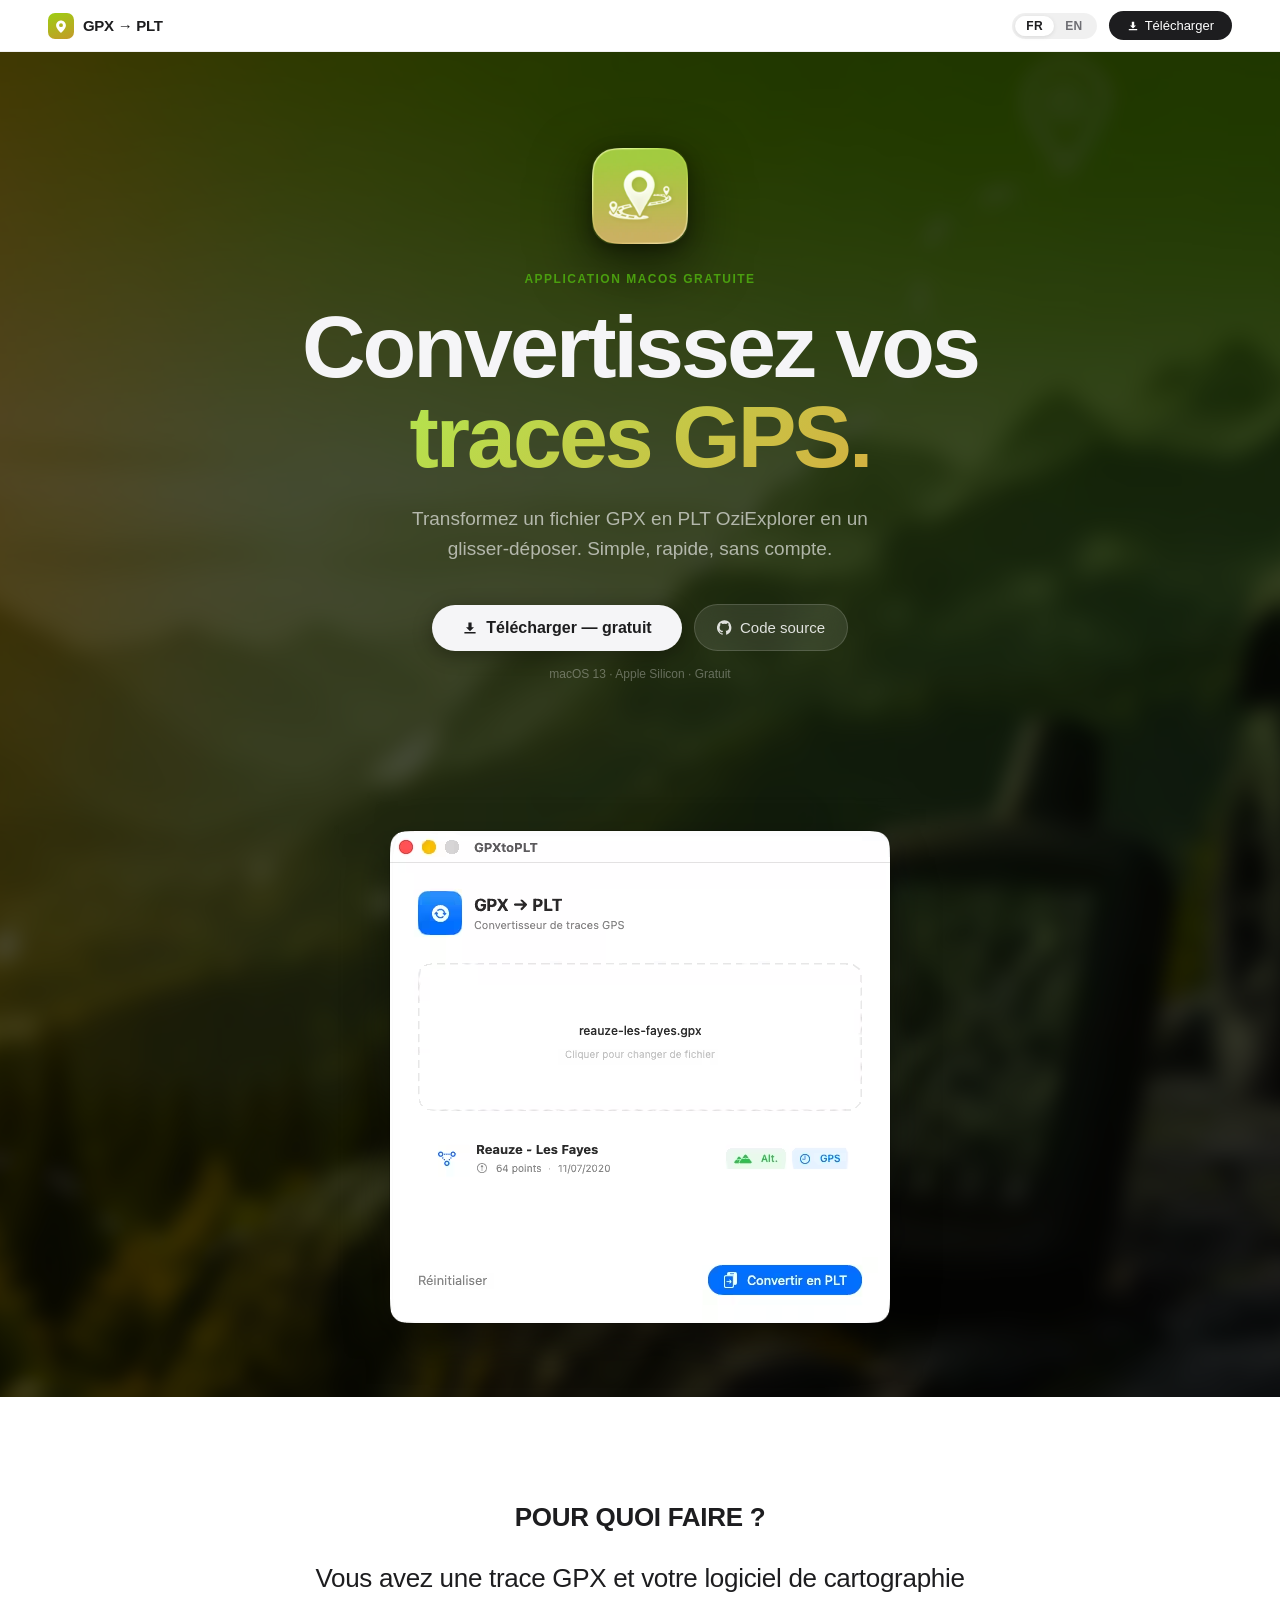
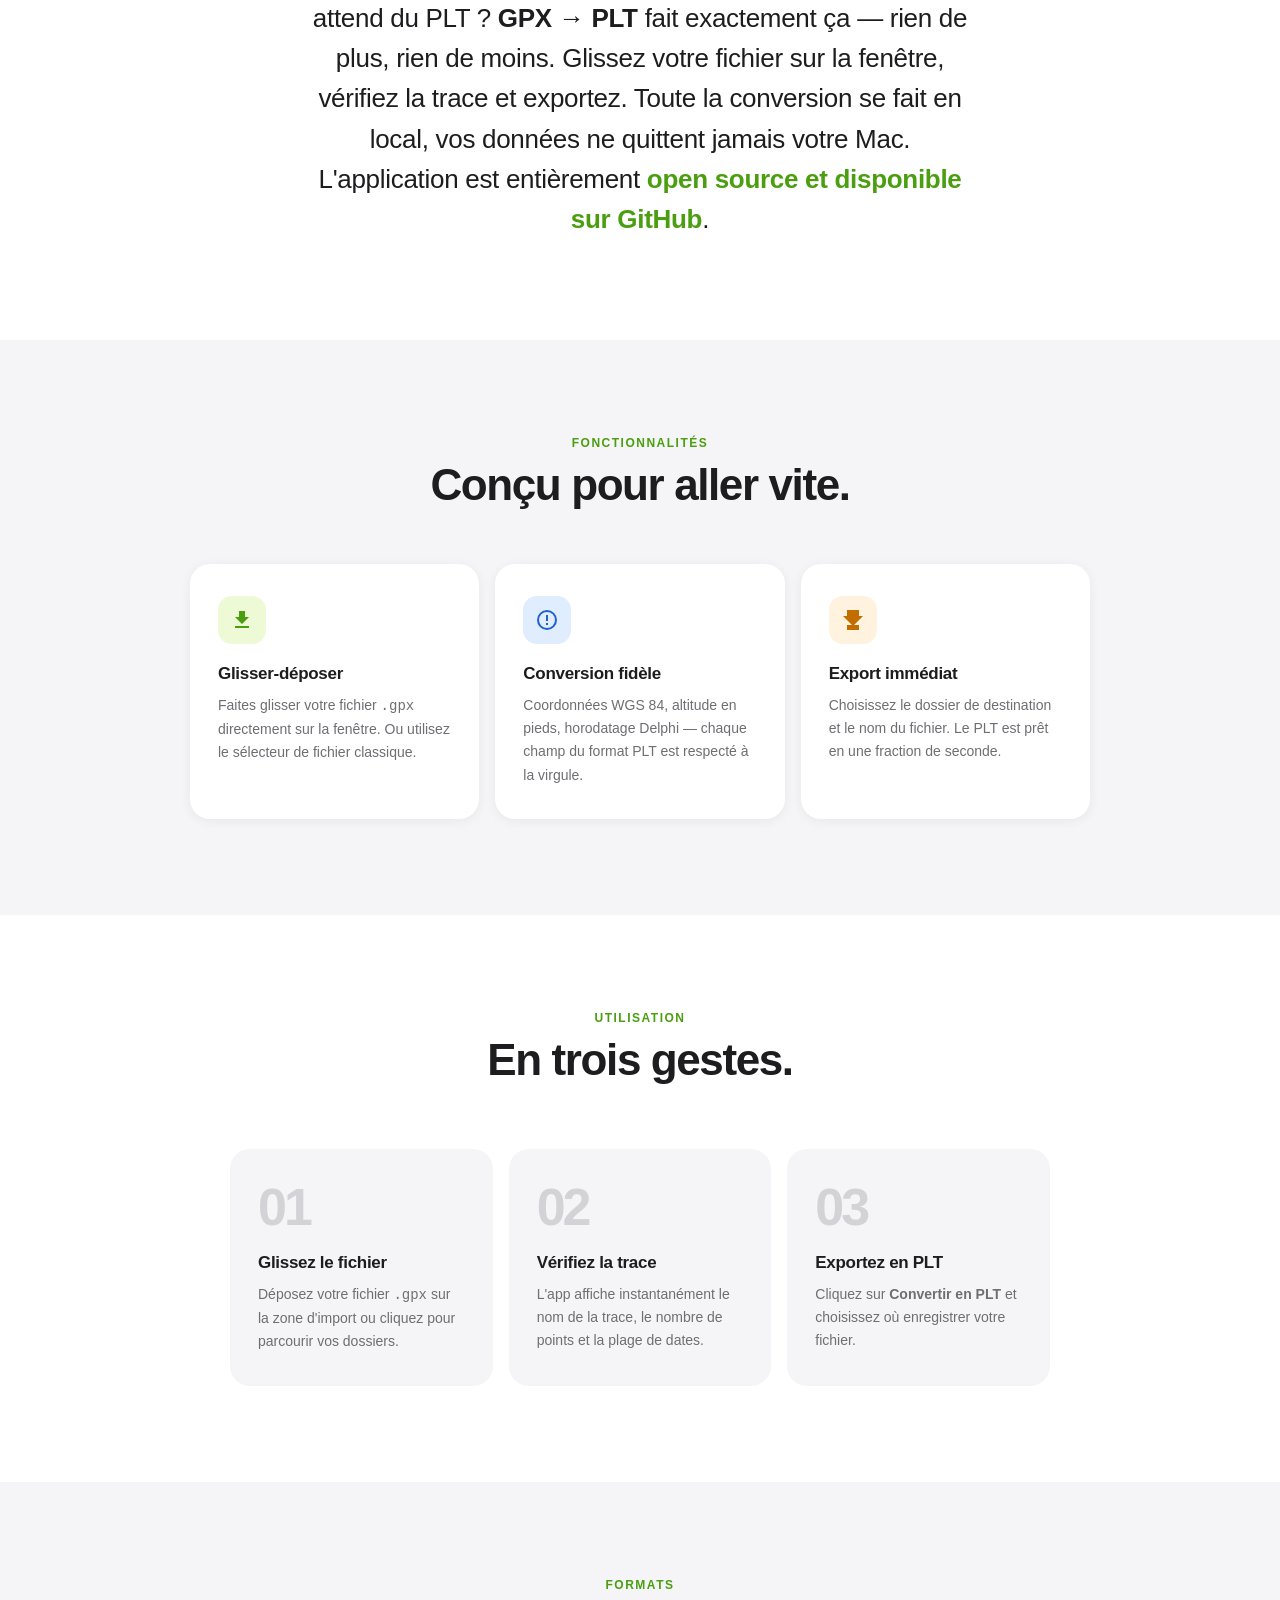
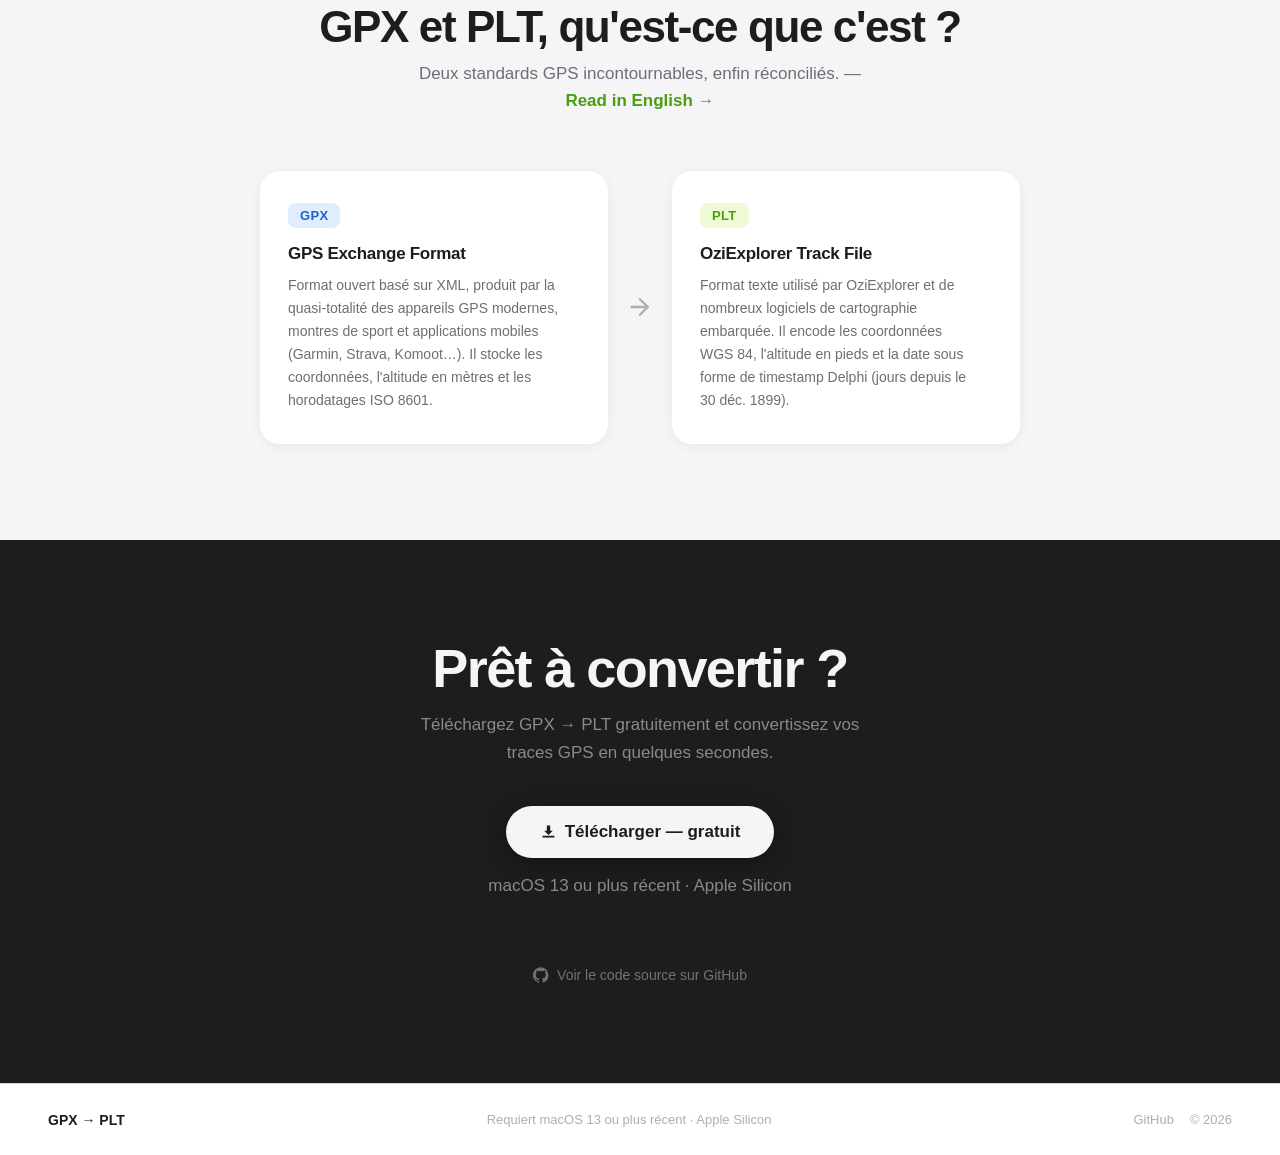
==== commit 19e616f3: "update docs images formats" ====
--- a/docs/index.html
+++ b/docs/index.html
@@ -71,7 +71,11 @@
 <div class="bg-hero">
   <section class="hero">
     <div class="app-icon">
-      <img src="./icon.png" alt="Icône GPX → PLT">
+      <picture>
+        <source srcset="./icon.avif" type="image/avif">
+        <source srcset="./icon.webp" type="image/webp">
+        <img src="./icon.png" alt="Icône GPX → PLT">
+      </picture>
     </div>
     <p class="hero-eyebrow">Application macOS gratuite</p>
     <h1>Convertissez vos<br><em>traces GPS.</em></h1>
@@ -90,7 +94,11 @@
   </section>
 
   <div class="hero-visual">
-    <img src="screenshot.png" alt="Aperçu de l'application GPX → PLT">
+    <picture>
+      <source srcset="./screenshot.avif" type="image/avif">
+      <source srcset="./screenshot.webp" type="image/webp">
+      <img src="./screenshot.png" alt="Aperçu de l'application GPX → PLT">
+    </picture>
   </div>
 </div>
 
--- a/docs/style.css
+++ b/docs/style.css
@@ -72,7 +72,12 @@
 .bg-hero::before {
   content: "";
   position: absolute; z-index: 0; inset: -5%;
-  background-image: url(./background.png);
+  background-image: url(./background.avif);
+  background-image: image-set(
+    url(./background.avif) type("image/avif"),
+    url(./background.webp) type("image/webp"),
+    url(./background.png)  type("image/png")
+  );
   background-size: cover; background-position: center;
   filter: blur(10px) brightness(.30) saturate(1.4);
 }
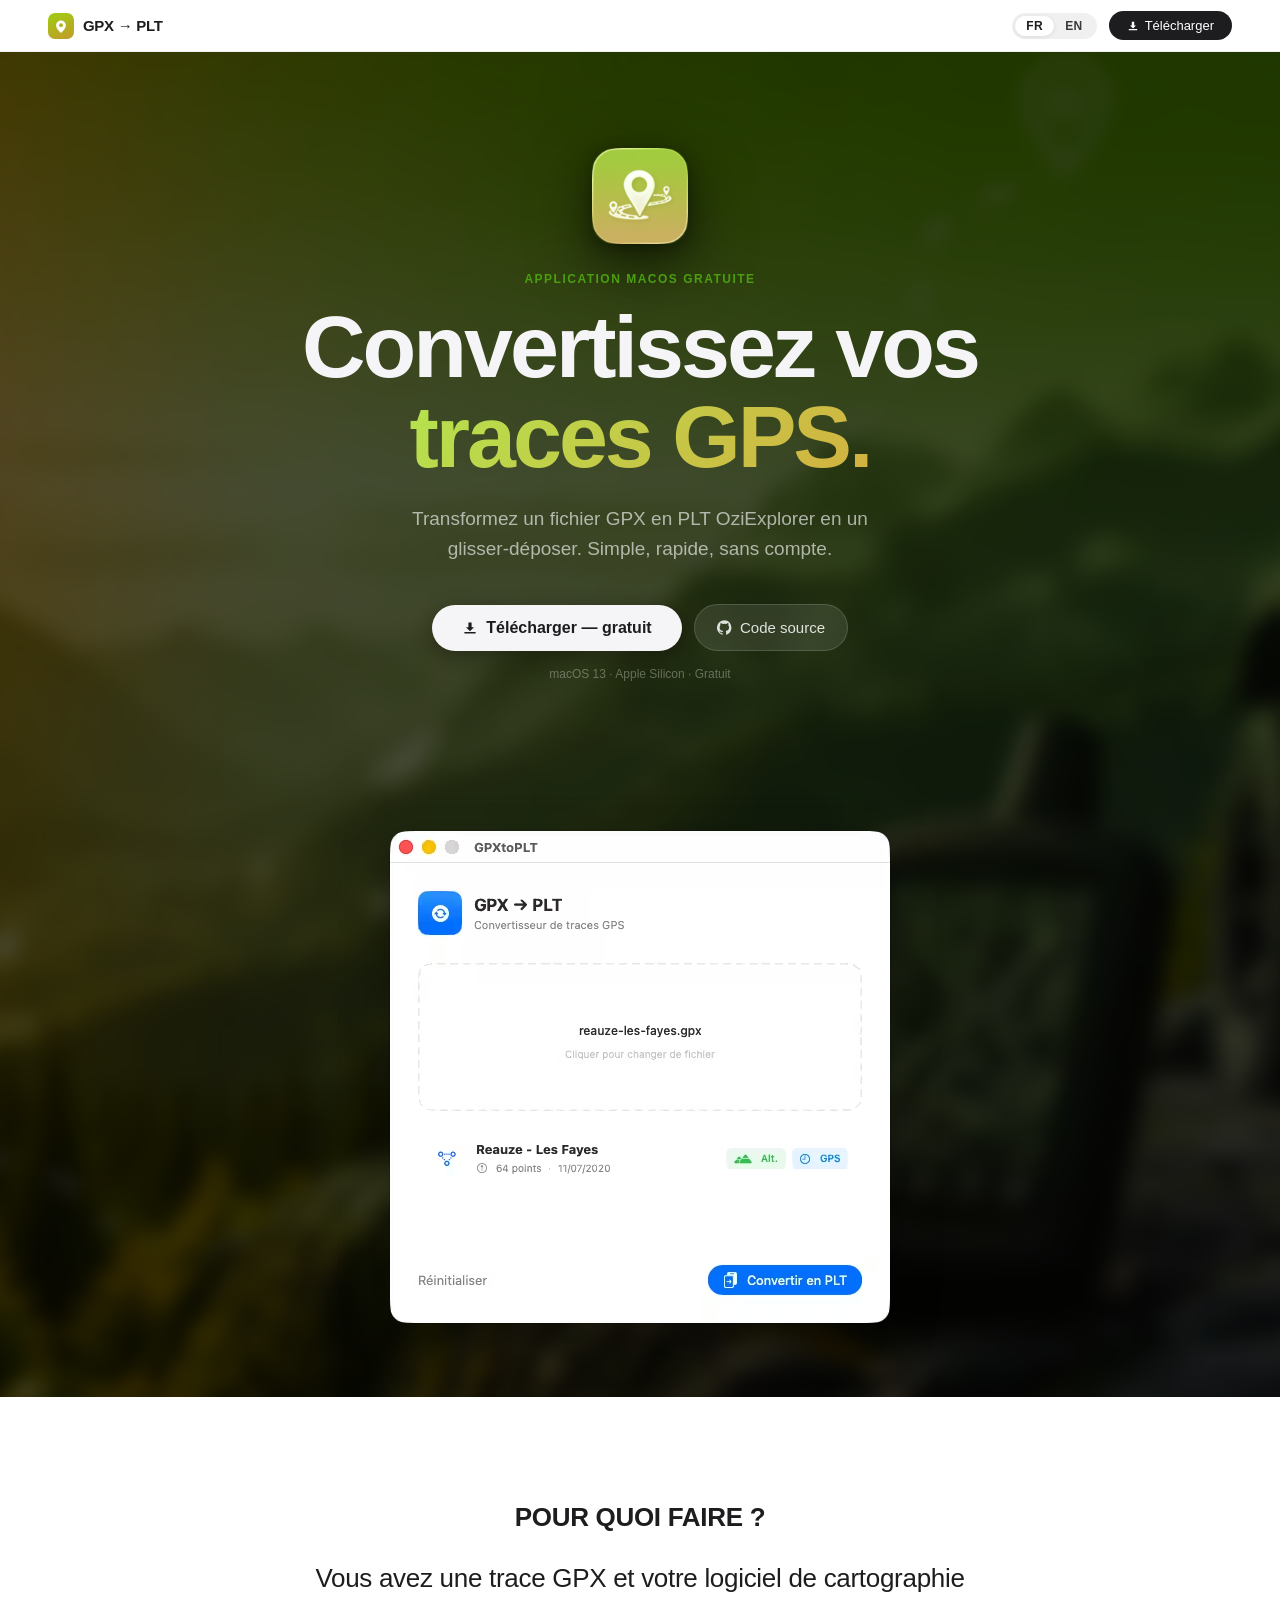
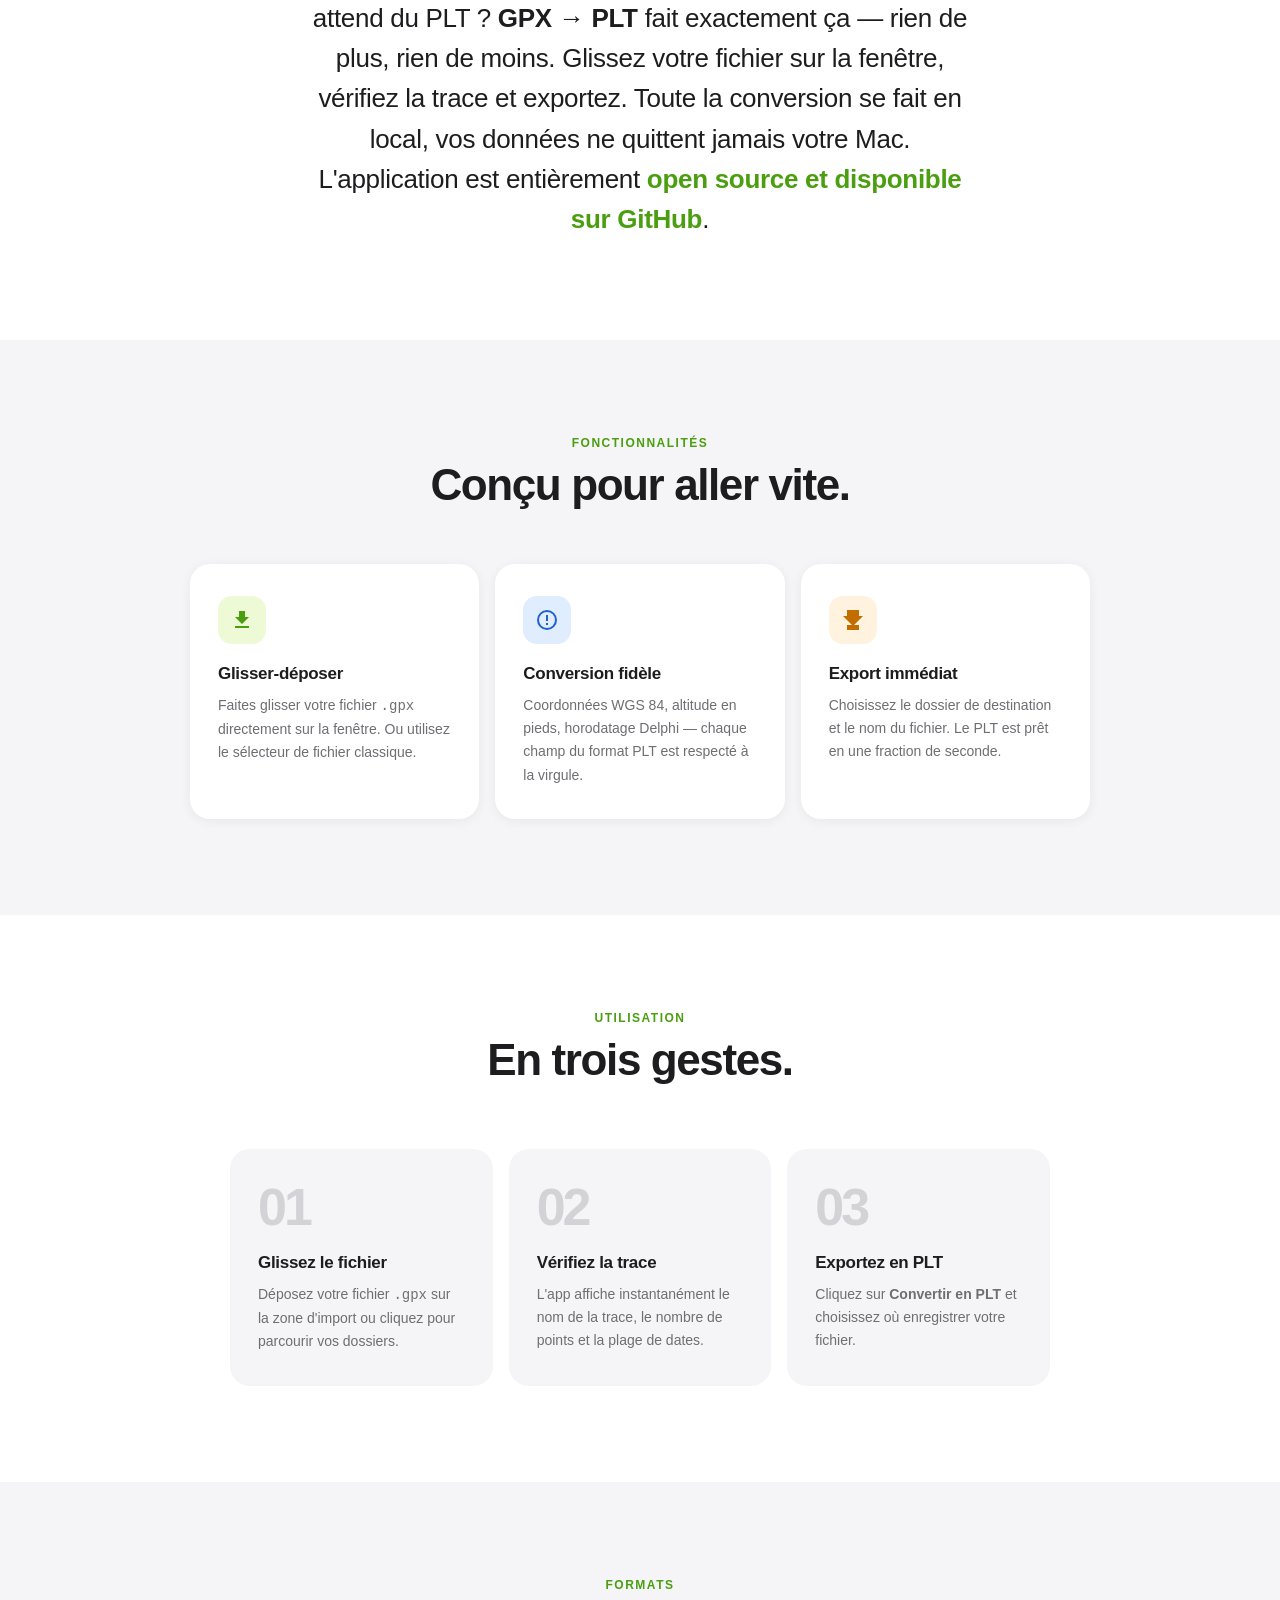
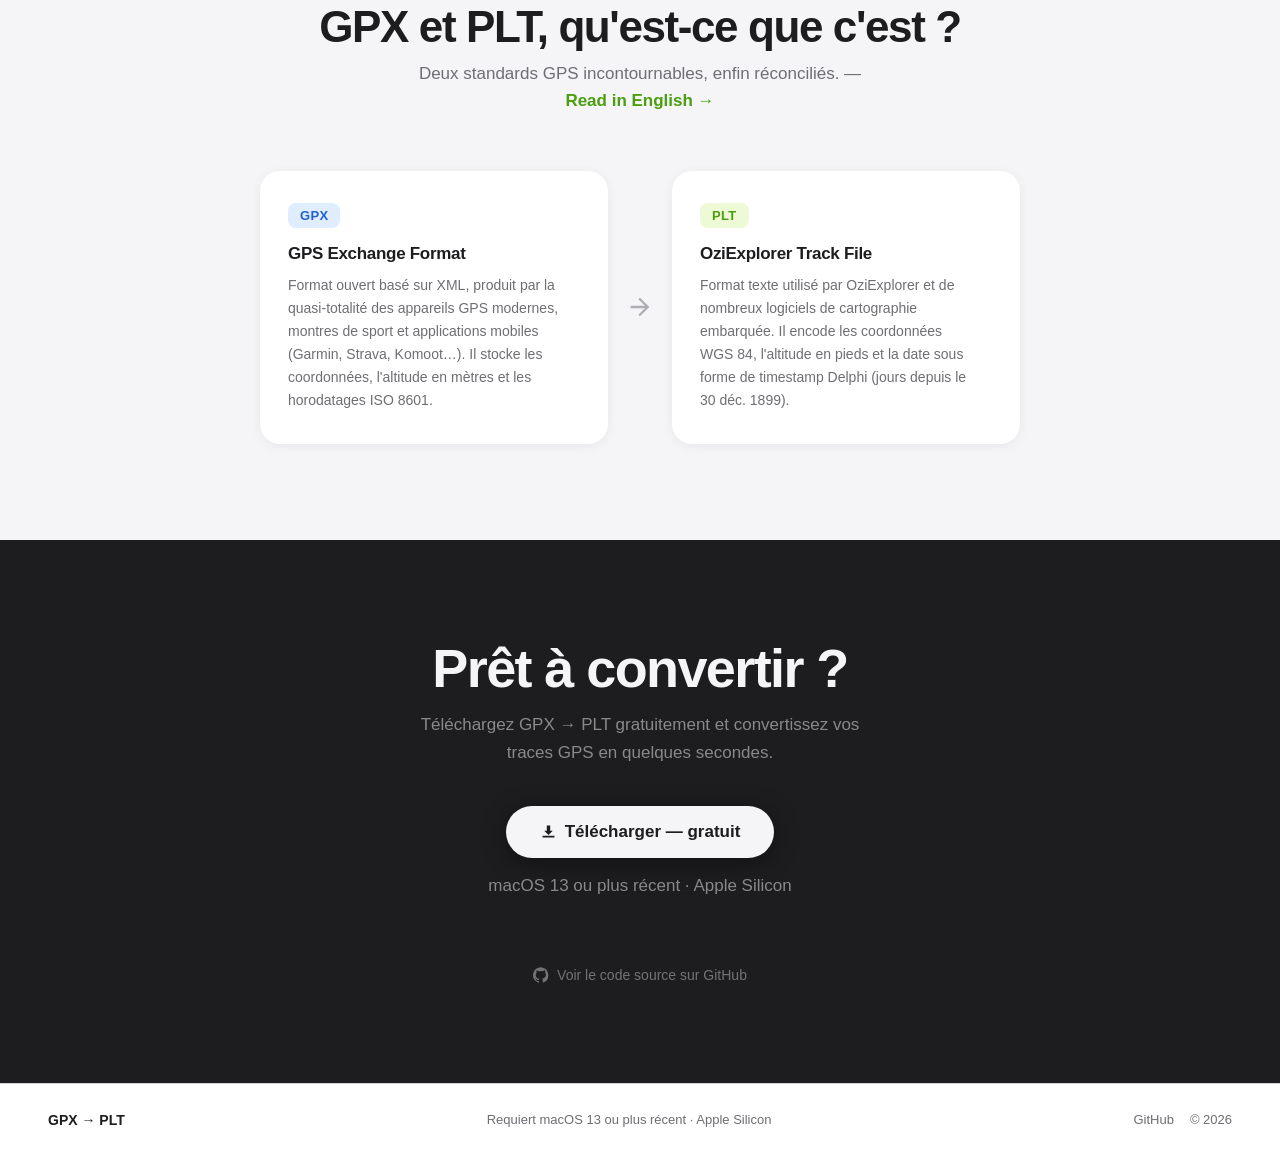
==== commit 023127e8: "update docs accessibility" ====
--- a/docs/index.html
+++ b/docs/index.html
@@ -68,6 +68,8 @@
   </div>
 </nav>
 
+<main>
+
 <div class="bg-hero">
   <section class="hero">
     <div class="app-icon">
@@ -156,17 +158,17 @@
   <div class="steps-grid">
     <div class="step fade-up d1">
       <div class="step-num">01</div>
-      <h4>Glissez le fichier</h4>
+      <h3>Glissez le fichier</h3>
       <p>Déposez votre fichier <code>.gpx</code> sur la zone d'import ou cliquez pour parcourir vos dossiers.</p>
     </div>
     <div class="step fade-up d2">
       <div class="step-num">02</div>
-      <h4>Vérifiez la trace</h4>
+      <h3>Vérifiez la trace</h3>
       <p>L'app affiche instantanément le nom de la trace, le nombre de points et la plage de dates.</p>
     </div>
     <div class="step fade-up d3">
       <div class="step-num">03</div>
-      <h4>Exportez en PLT</h4>
+      <h3>Exportez en PLT</h3>
       <p>Cliquez sur <strong>Convertir en PLT</strong> et choisissez où enregistrer votre fichier.</p>
     </div>
   </div>
@@ -183,7 +185,7 @@
   <div class="formats-grid">
     <div class="format-card fade-up">
       <span class="format-badge badge-gpx">GPX</span>
-      <h4>GPS Exchange Format</h4>
+      <h3>GPS Exchange Format</h3>
       <p>Format ouvert basé sur XML, produit par la quasi-totalité des appareils GPS modernes, montres de sport et applications mobiles (Garmin, Strava, Komoot…). Il stocke les coordonnées, l'altitude en mètres et les horodatages ISO&nbsp;8601.</p>
     </div>
     <div class="arrow-mid">
@@ -191,7 +193,7 @@
     </div>
     <div class="format-card fade-up d2">
       <span class="format-badge badge-plt">PLT</span>
-      <h4>OziExplorer Track File</h4>
+      <h3>OziExplorer Track File</h3>
       <p>Format texte utilisé par OziExplorer et de nombreux logiciels de cartographie embarquée. Il encode les coordonnées WGS&nbsp;84, l'altitude en pieds et la date sous forme de timestamp Delphi (jours depuis le 30&nbsp;déc.&nbsp;1899).</p>
     </div>
   </div>
@@ -211,6 +213,8 @@
   </a>
 </section>
 
+</main>
+
 <footer>
   <span class="brand">GPX → PLT</span>
   <span class="req">Requiert macOS&nbsp;13 ou plus récent · Apple Silicon</span>
--- a/docs/style.css
+++ b/docs/style.css
@@ -59,7 +59,7 @@
 .lang-switch a {
   padding: 3px 11px; border-radius: 980px;
   font-size: 12px; font-weight: 600; letter-spacing: .4px;
-  text-decoration: none; color: var(--text-2); transition: color .15s;
+  text-decoration: none; color: #3a3a3c; transition: color .15s;
 }
 .lang-switch a.active { background: var(--bg); color: var(--text); box-shadow: 0 1px 4px rgba(0,0,0,.10); }
 .lang-switch a:not(.active):hover { color: var(--text); }
@@ -222,7 +222,7 @@
   font-size: 52px; font-weight: 700; letter-spacing: -3px;
   color: var(--sep); line-height: 1; margin-bottom: 20px;
 }
-.step h4 { font-size: 17px; font-weight: 600; margin-bottom: 10px; letter-spacing: -.3px; }
+.step h3 { font-size: 17px; font-weight: 600; margin-bottom: 10px; letter-spacing: -.3px; }
 .step p  { font-size: 14px; color: var(--text-2); line-height: 1.65; }
 
 /* ── FORMATS ── */
@@ -245,7 +245,7 @@
 }
 .badge-gpx { background: #e0edff; color: #2060d0; }
 .badge-plt { background: #eefad6; color: #4a9e0f; }
-.format-card h4 { font-size: 17px; font-weight: 600; margin-bottom: 10px; letter-spacing: -.3px; }
+.format-card h3 { font-size: 17px; font-weight: 600; margin-bottom: 10px; letter-spacing: -.3px; }
 .format-card p  { font-size: 14px; color: var(--text-2); line-height: 1.65; }
 .arrow-mid { display: flex; align-items: center; justify-content: center; }
 .arrow-mid svg { width: 28px; height: 28px; fill: var(--text-3); }
@@ -291,8 +291,8 @@
   display: flex; align-items: center; justify-content: space-between;
 }
 footer .brand { font-size: 14px; font-weight: 600; color: var(--text); }
-footer .req   { font-size: 13px; color: var(--text-3); }
-footer .copy  { font-size: 13px; color: var(--text-3); display: flex; align-items: center; gap: 16px; }
+footer .req   { font-size: 13px; color: var(--text-2); }
+footer .copy  { font-size: 13px; color: var(--text-2); display: flex; align-items: center; gap: 16px; }
 footer a { color: inherit; text-decoration: none; transition: color .15s; }
 footer a:hover { color: var(--text); }
 
